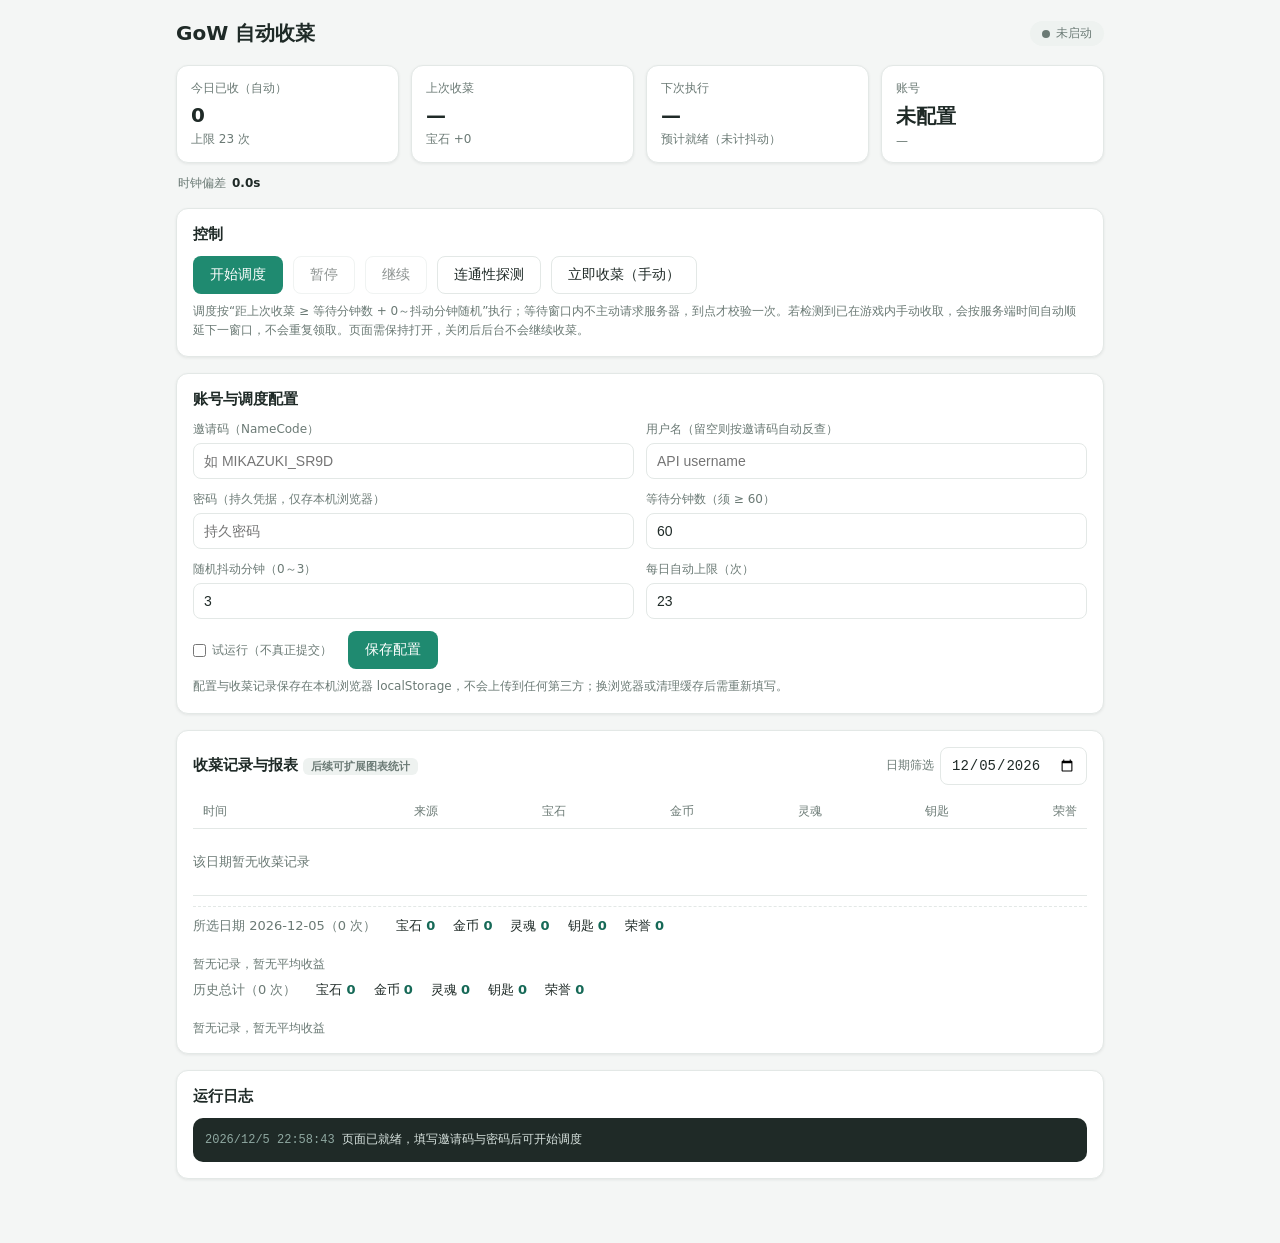
==== gems/index.html @ 6f728ca8 "feat(gems): 报表增加所选日期与历史的平均每次收菜收益及次数统计" ====
<!DOCTYPE html>
<html lang="zh-CN">
<head>
<meta charset="UTF-8">
<meta name="viewport" content="width=device-width, initial-scale=1.0">
<title>GoW 自动收菜</title>
<style>
  :root{
    --bg:#f4f6f5; --card:#ffffff; --line:#e3e8e6; --text:#1f2a27; --muted:#6b7a75;
    --accent:#1f8a70; --accent-d:#166957; --warn:#c8741a; --danger:#c0392b; --ok:#2e9e5b;
    --shadow:0 1px 3px rgba(20,40,35,.08);
  }
  *{box-sizing:border-box;margin:0;padding:0}
  body{font-family:"Segoe UI","Microsoft YaHei",system-ui,sans-serif;background:var(--bg);color:var(--text);font-size:14px}
  .wrap{max-width:960px;margin:0 auto;padding:20px 16px 48px}
  header.top{display:flex;align-items:center;justify-content:space-between;margin-bottom:18px}
  header.top h1{font-size:20px;font-weight:600}
  .badge{display:inline-flex;align-items:center;gap:6px;padding:4px 12px;border-radius:999px;font-size:12px;background:#eef2f0;color:var(--muted)}
  .badge.running{background:#e6f4ec;color:var(--ok)}
  .badge.paused{background:#fdf1e3;color:var(--warn)}
  .badge.stopped{background:#eef2f0;color:var(--muted)}
  .dot{width:8px;height:8px;border-radius:50%;background:currentColor}
  .cards{display:grid;grid-template-columns:repeat(4,1fr);gap:12px;margin-bottom:18px}
  .card{background:var(--card);border:1px solid var(--line);border-radius:12px;padding:14px;box-shadow:var(--shadow)}
  .card .label{color:var(--muted);font-size:12px;margin-bottom:6px}
  .card .value{font-size:20px;font-weight:600}
  .card .sub{color:var(--muted);font-size:12px;margin-top:4px}
  section.panel{background:var(--card);border:1px solid var(--line);border-radius:12px;padding:16px;margin-bottom:16px;box-shadow:var(--shadow)}
  section.panel h2{font-size:15px;margin-bottom:12px}
  .row{display:flex;flex-wrap:wrap;gap:10px;align-items:center}
  .actions{display:flex;flex-wrap:wrap;gap:10px;margin-bottom:6px}
  button{border:1px solid transparent;border-radius:8px;padding:9px 16px;font-size:14px;cursor:pointer;background:#eef2f0;color:var(--text)}
  button.primary{background:var(--accent);color:#fff}
  button.primary:hover{background:var(--accent-d)}
  button.ghost{background:#fff;border-color:var(--line)}
  button.danger{background:#fbeae8;color:var(--danger)}
  button:disabled{opacity:.5;cursor:not-allowed}
  .grid{display:grid;grid-template-columns:repeat(2,1fr);gap:12px}
  label.field{display:flex;flex-direction:column;gap:5px}
  label.field span{font-size:12px;color:var(--muted)}
  input,select{padding:9px 10px;border:1px solid var(--line);border-radius:8px;font-size:14px;background:#fff;color:var(--text);width:100%}
  input:focus,select:focus{outline:none;border-color:var(--accent)}
  .hint{font-size:12px;color:var(--muted);margin-top:8px;line-height:1.6}
  table{width:100%;border-collapse:collapse;font-size:13px}
  th,td{padding:8px 10px;border-bottom:1px solid var(--line);text-align:right}
  th:first-child,td:first-child{text-align:left}
  th{color:var(--muted);font-weight:500;font-size:12px}
  .table-scroll{max-height:360px;overflow-y:auto}
  .totals{margin-top:10px;padding-top:10px;border-top:1px dashed var(--line);display:flex;flex-wrap:wrap;gap:18px;font-size:13px}
  .totals b{color:var(--accent-d)}
  .totals .group-label{color:var(--muted);margin-right:2px}
  .totals .avg{flex-basis:100%;color:var(--muted);font-size:12px;margin-top:3px}
  .totals .avg b{color:var(--text);font-weight:600}
  .totals + .totals{border-top:none;margin-top:4px;padding-top:4px}
  .logbox{background:#1f2a27;color:#d7e2de;border-radius:10px;padding:12px;font-family:Consolas,monospace;font-size:12px;max-height:228px;overflow-y:auto;line-height:1.7}
  .logbox .t{color:#8fa8a1}
  .tag{display:inline-block;padding:1px 8px;border-radius:6px;font-size:11px;background:#eef2f0;color:var(--muted)}
  .tag.auto{background:#e6f4ec;color:var(--ok)}
  .tag.manual{background:#fdf1e3;color:var(--warn)}
  .empty{color:var(--muted);text-align:center;padding:24px 0}
  .identity-info{display:flex;flex-wrap:wrap;gap:8px 18px;margin:-6px 2px 16px;font-size:12px;color:var(--muted)}
  .identity-info b{color:var(--text);font-weight:600}
  .identity-info .item{display:inline-flex;gap:6px;align-items:baseline}
  @media (max-width:760px){.cards{grid-template-columns:repeat(2,1fr)}.grid{grid-template-columns:1fr}}
</style>
</head>
<body>
<div class="wrap">

  <header class="top">
    <h1>GoW 自动收菜</h1>
    <span id="statusBadge" class="badge stopped"><span class="dot"></span><span id="statusText">未启动</span></span>
  </header>

  <div class="cards">
    <div class="card"><div class="label">今日已收（自动）</div><div class="value" id="todayCount">0</div><div class="sub" id="todayCap">上限 23 次</div></div>
    <div class="card"><div class="label">上次收菜</div><div class="value" id="lastRun">—</div><div class="sub" id="lastGems">宝石 +0</div></div>
    <div class="card"><div class="label">下次执行</div><div class="value" id="nextRun">—</div><div class="sub" id="nextRunNote">含随机抖动</div></div>
    <div class="card"><div class="label">账号</div><div class="value" id="accountName">未配置</div><div class="sub" id="accountUser">—</div></div>
  </div>

  <div id="identityInfo" class="identity-info"></div>

  <section class="panel">
    <h2>控制</h2>
    <div class="actions">
      <button id="btnStart" class="primary">开始调度</button>
      <button id="btnPause" class="ghost" disabled>暂停</button>
      <button id="btnResume" class="ghost" disabled>继续</button>
      <button id="btnProbe" class="ghost">连通性探测</button>
      <button id="btnNow" class="ghost">立即收菜（手动）</button>
    </div>
    <div class="hint">调度按“距上次收菜 ≥ 等待分钟数 + 0～抖动分钟随机”执行；等待窗口内不主动请求服务器，到点才校验一次。若检测到已在游戏内手动收取，会按服务端时间自动顺延下一窗口，不会重复领取。页面需保持打开，关闭后后台不会继续收菜。</div>
  </section>

  <section class="panel">
    <h2>账号与调度配置</h2>
    <div class="grid">
      <label class="field"><span>邀请码（NameCode）</span><input id="inviteCode" placeholder="如 MIKAZUKI_SR9D"></label>
      <label class="field"><span>用户名（留空则按邀请码自动反查）</span><input id="username" placeholder="API username"></label>
      <label class="field"><span>密码（持久凭据，仅存本机浏览器）</span><input id="password" type="password" placeholder="持久密码"></label>
      <label class="field"><span>等待分钟数（须 ≥ 60）</span><input id="waitMinutes" type="number" min="60" value="60"></label>
      <label class="field"><span>随机抖动分钟（0～3）</span><input id="jitterMinutes" type="number" min="0" max="3" step="0.5" value="3"></label>
      <label class="field"><span>每日自动上限（次）</span><input id="maxPerDay" type="number" min="1" value="23"></label>
    </div>
    <div class="row" style="margin-top:12px;gap:16px">
      <label class="field" style="flex-direction:row;align-items:center;gap:6px"><input id="dryRun" type="checkbox" style="width:auto"><span>试运行（不真正提交）</span></label>
      <button id="btnSave" class="primary">保存配置</button>
    </div>
    <div class="hint">配置与收菜记录保存在本机浏览器 localStorage，不会上传到任何第三方；换浏览器或清理缓存后需重新填写。</div>
  </section>

  <section class="panel">
    <div class="row" style="justify-content:space-between;margin-bottom:10px">
      <h2 style="margin-bottom:0">收菜记录与报表 <span class="tag">后续可扩展图表统计</span></h2>
      <label class="field" style="flex-direction:row;align-items:center;gap:6px;width:auto"><span>日期筛选</span><input id="filterDate" type="date" style="width:auto"></label>
    </div>
    <div class="table-scroll">
      <table>
        <thead><tr><th>时间</th><th>来源</th><th>宝石</th><th>金币</th><th>灵魂</th><th>钥匙</th><th>荣誉</th></tr></thead>
        <tbody id="ledgerBody"></tbody>
      </table>
    </div>
    <div class="totals" id="totalsDay"></div>
    <div class="totals" id="totalsAll"></div>
  </section>

  <section class="panel">
    <h2>运行日志</h2>
    <div id="logbox" class="logbox"></div>
  </section>

</div>

<script>
"use strict";
/* ===================== 常量与状态 ===================== */
const API = "https://pcmob.parse.gemsofwar.com/call_function";
const CFG_KEY = "gow_harvest_cfg";
const LEDGER_KEY = "gow_harvest_ledger";

const DEFAULTS = {
  inviteCode: "", username: "", password: "",
  waitMinutes: 60, jitterMinutes: 3, maxPerDay: 23, dryRun: false,
  clientVersion: "9.4.0r85161", platform: "PC_CLIENT",
  lc: "zh", paymentCountry: "CN", paymentCurrency: "CNY",
  steamid: ""
};

let cfg = loadJSON(CFG_KEY, DEFAULTS);
let ledger = loadJSON(LEDGER_KEY, []);
let token = null;
let sessionId = randId();
let status = "stopped";           // stopped / running / paused / probing / collecting
let lastRunAt = null;
let lastCollectMs = null;
let lastReward = {};
let nextRunAt = null;
let timer = null;
let busy = false;
let lastRenderedDay = localDate(Date.now());
let filterDate = localDate(Date.now()); // 报表所选日期（本地自然日）
let clockOffset = 0; // 本地毫秒 - 服务器毫秒（本地偏快为正）
let profileLastCollect = null; // 服务端 LastCollectTime（公开资料）
let profileNextReady = null;   // LastCollectTime + 等待分钟
let profileName = "";
let profileLevel = null;

/* ===================== 工具 ===================== */
function loadJSON(key, fallback){
  try{ const v = localStorage.getItem(key); return v ? JSON.parse(v) : JSON.parse(JSON.stringify(fallback)); }
  catch(e){ return JSON.parse(JSON.stringify(fallback)); }
}
function saveJSON(key, val){ localStorage.setItem(key, JSON.stringify(val)); }
function randId(){ return Math.random().toString(36).slice(2,18); }
function nowMs(){ return Date.now(); }
function serverNow(){ return Date.now() - clockOffset; } // 服务器口径当前毫秒
function fmtTime(ms){ if(!ms) return "—"; const d=new Date(ms); return d.toLocaleString("zh-CN",{hour12:false}); }
function localDate(ms){ const d=new Date(ms??Date.now()); const y=d.getFullYear(); const m=String(d.getMonth()+1).padStart(2,"0"); const day=String(d.getDate()).padStart(2,"0"); return `${y}-${m}-${day}`; }
function todayStr(){ return localDate(Date.now()); }
function nextMidnightMs(){ const d=new Date(); d.setHours(24,0,0,30); return d.getTime(); } // 本地次日 00:00:30
function esc(s){ return String(s??"").replace(/[&<>"']/g, c=>({"&":"&amp;","<":"&lt;",">":"&gt;",'"':"&quot;","'":"&#39;"}[c])); }

function log(msg, level="info"){
  const box = document.getElementById("logbox");
  const line = document.createElement("div");
  line.innerHTML = `<span class="t">${fmtTime(nowMs())}</span> ${esc(msg)}`;
  box.appendChild(line);
  while(box.children.length > 300) box.removeChild(box.firstChild);
  box.scrollTop = box.scrollHeight;
}

/* ===================== API 封装 ===================== */
function envelope(fn, extra={}){
  return Object.assign({
    functionName: fn,
    username: cfg.username, password: cfg.password,
    clientCallTime: nowMs(), clientVersion: cfg.clientVersion,
    ServerToken: token, platform: cfg.platform,
    analyticsSessionId: sessionId, lc: cfg.lc,
    paymentCountry: cfg.paymentCountry, paymentCurrency: cfg.paymentCurrency
  }, extra);
}

async function apiCall(body){
  const resp = await fetch(API, {
    method:"POST",
    headers:{"Content-Type":"application/json; charset=utf-8"},
    body: JSON.stringify(body)
  });
  const ans = await resp.json();
  if(ans.error && !ans.result) throw new Error(typeof ans.error==="string"?ans.error:JSON.stringify(ans.error));
  return ans.result ?? ans;
}

async function login(){
  const r = await apiCall(envelope("login_user", {
    facebook:0, fullScreen:1, hint:2, music:1, rated:0,
    savetime:1423527580051, sound:1,
    ConsoleId: cfg.steamid, Platform:2, GetDebugTasks:false, language: cfg.lc
  }));
  token = r.ServerToken;
  if(!token) throw new Error("登录未下发 ServerToken");
  log("登录成功，会话令牌已刷新");
  return r;
}

async function resolveUsername(){
  if(!cfg.inviteCode) throw new Error("请先填写邀请码");
  const u = await apiCall({
    clientVersion:cfg.clientVersion, platform:cfg.platform,
    functionName:"download_user_names", SearchText:cfg.inviteCode, StartAt:0, Limit:500
  });
  const list = u.Usernames || [];
  const item = list.find(x=>x.Name===cfg.inviteCode) || list[0];
  if(!item) throw new Error("邀请码未查到账号");
  const prof = await apiCall({
    clientVersion:cfg.clientVersion, platform:cfg.platform,
    functionName:"get_hero_profile", Id:item.Id
  });
  const pd = prof.ProfileData || {};
  cfg.username = pd.username || "";
  return pd;
}

async function fetchProfile(){
  const u = await apiCall({clientVersion:cfg.clientVersion,platform:cfg.platform,functionName:"download_user_names",SearchText:cfg.inviteCode,StartAt:0,Limit:500});
  const list=u.Usernames||[];
  const item=list.find(x=>x.Name===cfg.inviteCode)||list[0]; if(!item) return null;
  const prof=await apiCall({clientVersion:cfg.clientVersion,platform:cfg.platform,functionName:"get_hero_profile",Id:item.Id});
  const pd=prof.ProfileData||{};
  if(typeof pd.ServerTime==="number") clockOffset = Date.now()-pd.ServerTime;
  return pd;
}

async function serverLastCollect(){
  if(!cfg.inviteCode) return null;
  try{
    const pd=await fetchProfile();
    return pd && typeof pd.LastCollectTime==="number"?pd.LastCollectTime:null;
  }catch(e){ log("就绪状态查询失败: "+e.message, "warn"); return null; }
}

async function refreshIdentity(){
  if(!cfg.inviteCode) return;
  try{
    const pd=await fetchProfile(); if(!pd) return;
    profileLastCollect=typeof pd.LastCollectTime==="number"?pd.LastCollectTime:null;
    profileName=pd.Name||""; profileLevel=pd.Level??null;
    if(!cfg.username && pd.username) cfg.username=pd.username;
    if(profileLastCollect) profileNextReady=profileLastCollect+cfg.waitMinutes*60*1000;
    render();
  }catch(e){ log("资料查询失败: "+e.message,"warn"); }
}

/* ===================== 奖励解析 ===================== */
const TR_FIELDS = ["TributeGoldToCollect","TributeSoulsToCollect","TributeKeysToCollect","TributeGloryToCollect","TributeGemsToCollect"];
const GOLD_FIELDS = ["GoldToCollect","HomeGoldToCollect","OtherGoldToCollect"];
const num = (o,k)=> (typeof o?.[k]==="number"?o[k]:0);
const roundInt = v=>Math.round(v);
const round1 = v=>Math.round(v*10)/10;

function parseRewards(result){
  const tr = Object.fromEntries(TR_FIELDS.map(f=>[f,num(result,f)]));
  const gold = Object.fromEntries(GOLD_FIELDS.map(f=>[f,num(result,f)]));
  const hero = result.NewHeroData || {};
  return {
    tribute: !!result.Tribute,
    tributeRewards: tr, regularGold: gold,
    balances:{ Gold:hero.Gold, Gems:hero.Gems, Souls:hero.Souls },
    lastCollectTime: hero.LastCollectTime, serverTime: hero.ServerTime
  };
}

function todayAutoCount(){
  const t = localDate(Date.now());
  return ledger.filter(r=>localDate(r.ts)===t && r.source==="auto").length;
}

/* ===================== 收菜 ===================== */
async function collectOnce(source="auto"){
  const waitMs = cfg.waitMinutes*60*1000;

  if(source==="auto" && todayAutoCount() >= cfg.maxPerDay){
    log(`今日已达上限 ${cfg.maxPerDay} 次，已排到次日 00:00 后继续`, "warn");
    nextRunAt = nextMidnightMs(); // 跨天计数自动归 0，到次日零点再复核；冷却窗口仍由就绪判断把关
    render();
    return {ok:false,reason:"daily_cap"};
  }

  // 到点后单次向服务端校验上次收菜时间；等待窗口内不做任何轮询请求
  const srvLast = await serverLastCollect();
  if(srvLast!=null){
    if(lastCollectMs && srvLast > lastCollectMs + 1000){
      log("检测到服务端收菜时间已更新（可能已在游戏内手动收取），按服务端时间顺延");
    }
    lastCollectMs = srvLast;
    profileLastCollect = srvLast;
    profileNextReady = srvLast + waitMs;
  }
  const ref = lastCollectMs || lastRunAt;
  if(ref && serverNow()-ref < waitMs){
    const remain = Math.ceil((waitMs-(serverNow()-ref))/1000);
    log(`距上次收菜不足 ${cfg.waitMinutes} 分钟（约剩 ${remain} 秒），跳过并顺延下一轮`);
    scheduleNext();
    render();
    return {ok:false,reason:"not_ready"};
  }

  setStatus("collecting");
  try{
    if(!cfg.username && cfg.inviteCode){
      try{ const pd=await resolveUsername(); cfg.username=pd.username||""; saveJSON(CFG_KEY,cfg); }catch(e){}
    }
    if(!token) await login();

    if(cfg.dryRun){
      log("[dry-run] 试运行：未真正提交 collect_gold");
      return {ok:true,dryRun:true};
    }

    const result = await apiCall(envelope("collect_gold"));
    const rewards = parseRewards(result);
    if(rewards.lastCollectTime){ lastCollectMs = rewards.lastCollectTime; profileLastCollect = rewards.lastCollectTime; profileNextReady = rewards.lastCollectTime + cfg.waitMinutes*60*1000; }
    lastRunAt = nowMs();
    lastReward = rewards;

    const entry = {
      ts:lastRunAt, date:localDate(lastRunAt), source,
      classification:null, ...rewards
    };
    ledger.push(entry);
    saveJSON(LEDGER_KEY, ledger);

    const tr=rewards.tributeRewards;
    if(rewards.tribute && Object.values(tr).some(v=>v>0)){
      log(`收菜成功｜贡品 gold=${tr.TributeGoldToCollect} souls=${tr.TributeSoulsToCollect} keys=${tr.TributeKeysToCollect} glory=${tr.TributeGloryToCollect} gems=${tr.TributeGemsToCollect}`);
    }else{
      log("本轮无可领取贡品（未就绪或奖励为 0）");
    }
    scheduleNext();
    render();
    return {ok:true, rewards};
  }catch(e){
    log("本轮收菜异常: "+e.message, "error");
    token = null;
    return {ok:false, error:e.message};
  }finally{
    if(status==="collecting") setStatus(timer?"running":"stopped");
  }
}

/* ===================== 调度 ===================== */
function scheduleNext(){
  const waitMs = cfg.waitMinutes*60*1000;
  const jitterMs = Math.random()*cfg.jitterMinutes*60*1000;
  const base = lastCollectMs || lastRunAt;
  const delay = base ? (base+waitMs-serverNow()+jitterMs) : (waitMs+jitterMs);
  nextRunAt = nowMs() + Math.max(delay, 5000);
}

function tick(){
  if(status!=="running" || busy) return;
  // 跨自然日时先刷新计数卡片（不请求服务器），计数随日期自动归 0
  const today = localDate(nowMs());
  if(today!==lastRenderedDay){ lastRenderedDay=today; render(); }
  if(nextRunAt==null || nowMs()>=nextRunAt){
    busy = true;
    collectOnce("auto").finally(()=>{ busy=false; if(nextRunAt==null) scheduleNext(); });
  }
}

function start(){
  if(status==="running") return;
  if(!cfg.username && !cfg.inviteCode){ log("请先在配置页填写邀请码或用户名", "warn"); return; }
  setStatus("running");
  nextRunAt = null; // 启动先跑一轮
  if(timer) clearInterval(timer);
  timer = setInterval(tick, 5000);
  log("调度已启动");
}
function pause(){ if(status==="running"){ setStatus("paused"); log("调度已暂停"); } }
function resume(){ if(status==="paused"){ setStatus("running"); log("调度已继续"); } }
function stopAll(){ if(timer){clearInterval(timer);timer=null;} setStatus("stopped"); }

function setStatus(s){
  status = s;
  const badge=document.getElementById("statusBadge"), txt=document.getElementById("statusText");
  const map={running:["running","运行中"],paused:["paused","已暂停"],stopped:["stopped","未启动"],probing:["running","探测中"],collecting:["running","收菜中"]};
  const [cls,label]=map[s]||map.stopped;
  badge.className="badge "+cls; txt.textContent=label;
  document.getElementById("btnPause").disabled = s!=="running";
  document.getElementById("btnResume").disabled = s!=="paused";
}

/* ===================== 配置读写 ===================== */
function readForm(){
  return {
    inviteCode:document.getElementById("inviteCode").value.trim(),
    username:document.getElementById("username").value.trim(),
    password:document.getElementById("password").value,
    waitMinutes:Number(document.getElementById("waitMinutes").value)||60,
    jitterMinutes:Number(document.getElementById("jitterMinutes").value)||0,
    maxPerDay:Number(document.getElementById("maxPerDay").value)||23,
    dryRun:document.getElementById("dryRun").checked
  };
}
function fillForm(){
  document.getElementById("inviteCode").value=cfg.inviteCode||"";
  document.getElementById("username").value=cfg.username||"";
  document.getElementById("password").value=cfg.password||"";
  document.getElementById("waitMinutes").value=cfg.waitMinutes;
  document.getElementById("jitterMinutes").value=cfg.jitterMinutes;
  document.getElementById("maxPerDay").value=cfg.maxPerDay;
  document.getElementById("dryRun").checked=!!cfg.dryRun;
}

async function saveConfig(){
  const f=readForm();
  f.waitMinutes=Math.max(60, Number(f.waitMinutes)||60);
  f.jitterMinutes=Math.min(3, Math.max(0, Number(f.jitterMinutes)||0));
  f.maxPerDay=Math.max(1, Number(f.maxPerDay)||23);
  Object.assign(cfg,f);
  if(!cfg.username && cfg.inviteCode){
    try{ const pd=await resolveUsername(); cfg.username=pd.username||""; document.getElementById("username").value=cfg.username; log("已按邀请码反查用户名"); }
    catch(e){ log("反查用户名失败: "+e.message,"warn"); }
  }
  saveJSON(CFG_KEY,cfg);
  // 按新等待分钟数刷新预计可收时间；调度进行中则用新参数实时重排下一轮
  if(profileLastCollect) profileNextReady=profileLastCollect+cfg.waitMinutes*60*1000;
  if(timer) scheduleNext();
  log("配置已保存，调度参数已实时生效");
  render();
  refreshIdentity();
}

/* ===================== 渲染 ===================== */
function render(){
  document.getElementById("todayCount").textContent = todayAutoCount();
  document.getElementById("todayCap").textContent = `上限 ${cfg.maxPerDay} 次`;
  const lastRef = profileLastCollect || lastRunAt;
  document.getElementById("lastRun").textContent = fmtTime(lastRef);
  const gems = lastReward.tributeRewards?.TributeGemsToCollect ?? 0;
  document.getElementById("lastGems").textContent = `宝石 +${gems}`;
  document.getElementById("nextRun").textContent = fmtTime(nextRunAt || profileNextReady);
  document.getElementById("nextRunNote").textContent = nextRunAt ? "含随机抖动" : "预计就绪（未计抖动）";
  document.getElementById("accountName").textContent = profileName || cfg.inviteCode || "未配置";
  document.getElementById("accountUser").textContent = cfg.username || "—";

  // 身份/就绪信息条
  const offSec=(clockOffset/1000).toFixed(1);
  const info=[];
  if(profileName) info.push(`<span class="item">角色 <b>${esc(profileName)}</b></span>`);
  if(profileLevel!=null) info.push(`<span class="item">等级 <b>${profileLevel}</b></span>`);
  if(profileLastCollect) info.push(`<span class="item">上次收菜 <b>${fmtTime(profileLastCollect)}</b></span>`);
  if(profileNextReady) info.push(`<span class="item">预计可收 <b>${fmtTime(profileNextReady)}</b></span>`);
  info.push(`<span class="item">时钟偏差 <b>${offSec}s</b></span>`);
  document.getElementById("identityInfo").innerHTML = info.join("");

  // 记录表（按所选日期筛选）
  document.getElementById("filterDate").value = filterDate;
  const dayRows = ledger.filter(r=>localDate(r.ts)===filterDate);
  const body=document.getElementById("ledgerBody");
  if(!dayRows.length){ body.innerHTML=`<tr><td colspan="7" class="empty">该日期暂无收菜记录</td></tr>`; }
  else{
    body.innerHTML = dayRows.slice().reverse().map(r=>{
      const tr=r.tributeRewards||{}, g=r.regularGold||{};
      const gold=(tr.TributeGoldToCollect??0)+(g.GoldToCollect??0);
      const srcTag=r.source==="auto"?`<span class="tag auto">自动</span>`:`<span class="tag manual">手动</span>`;
      return `<tr><td>${fmtTime(r.ts)}</td><td>${srcTag}</td><td>${tr.TributeGemsToCollect??0}</td><td>${gold}</td><td>${tr.TributeSoulsToCollect??0}</td><td>${tr.TributeKeysToCollect??0}</td><td>${tr.TributeGloryToCollect??0}</td></tr>`;
    }).join("");
  }

  // 累计统计：所选日期 + 历史总计；各含合计、次数与平均每次收益；贡品金币与常规金币合并为金币
  const totalsHtml=(rows,label)=>{
    const n=rows.length;
    const sum=f=>rows.reduce((s,r)=>s+((r.tributeRewards||{})[f]||0),0);
    const sums={
      gems:sum("TributeGemsToCollect"),
      gold:rows.reduce((s,r)=>s+((r.tributeRewards||{}).TributeGoldToCollect||0)+((r.regularGold||{}).GoldToCollect||0),0),
      souls:sum("TributeSoulsToCollect"),
      keys:sum("TributeKeysToCollect"),
      glory:sum("TributeGloryToCollect")
    };
    const avg=k=> n? sums[k]/n : 0;
    const avgLine = n
      ? `<span class="avg">平均每次：宝石 <b>${round1(avg("gems"))}</b> · 金币 <b>${roundInt(avg("gold"))}</b> · 灵魂 <b>${roundInt(avg("souls"))}</b> · 钥匙 <b>${roundInt(avg("keys"))}</b> · 荣誉 <b>${roundInt(avg("glory"))}</b></span>`
      : `<span class="avg">暂无记录，暂无平均收益</span>`;
    return `<span class="group-label">${label}（${n} 次）</span>`+
      `<span>宝石 <b>${sums.gems}</b></span>`+
      `<span>金币 <b>${sums.gold}</b></span>`+
      `<span>灵魂 <b>${sums.souls}</b></span>`+
      `<span>钥匙 <b>${sums.keys}</b></span>`+
      `<span>荣誉 <b>${sums.glory}</b></span>`+
      avgLine;
  };
  document.getElementById("totalsDay").innerHTML = totalsHtml(dayRows, `所选日期 ${filterDate||"—"}`);
  document.getElementById("totalsAll").innerHTML = totalsHtml(ledger, "历史总计");
}

/* ===================== 事件绑定 ===================== */
document.getElementById("btnStart").onclick=start;
document.getElementById("btnPause").onclick=pause;
document.getElementById("btnResume").onclick=resume;
document.getElementById("btnSave").onclick=saveConfig;
document.getElementById("btnNow").onclick=()=>collectOnce("manual-trigger");
document.getElementById("filterDate").onchange=e=>{ filterDate=e.target.value||localDate(Date.now()); render(); };
document.getElementById("btnProbe").onclick=async()=>{
  setStatus("probing");
  try{
    await refreshIdentity();
    await login();
    saveJSON(CFG_KEY,cfg);
    const offSec=(clockOffset/1000).toFixed(1);
    log(`探测成功｜角色 ${profileName||cfg.username}（${cfg.inviteCode}）等级 ${profileLevel??"—"}｜本机时钟偏差 ${offSec} 秒`);
  }catch(e){ log("探测失败: "+e.message,"error"); }
  finally{ setStatus(timer?"running":"stopped"); render(); }
};

fillForm();
render();
if(cfg.inviteCode) refreshIdentity();
log("页面已就绪，填写邀请码与密码后可开始调度");
</script>
</body>
</html>
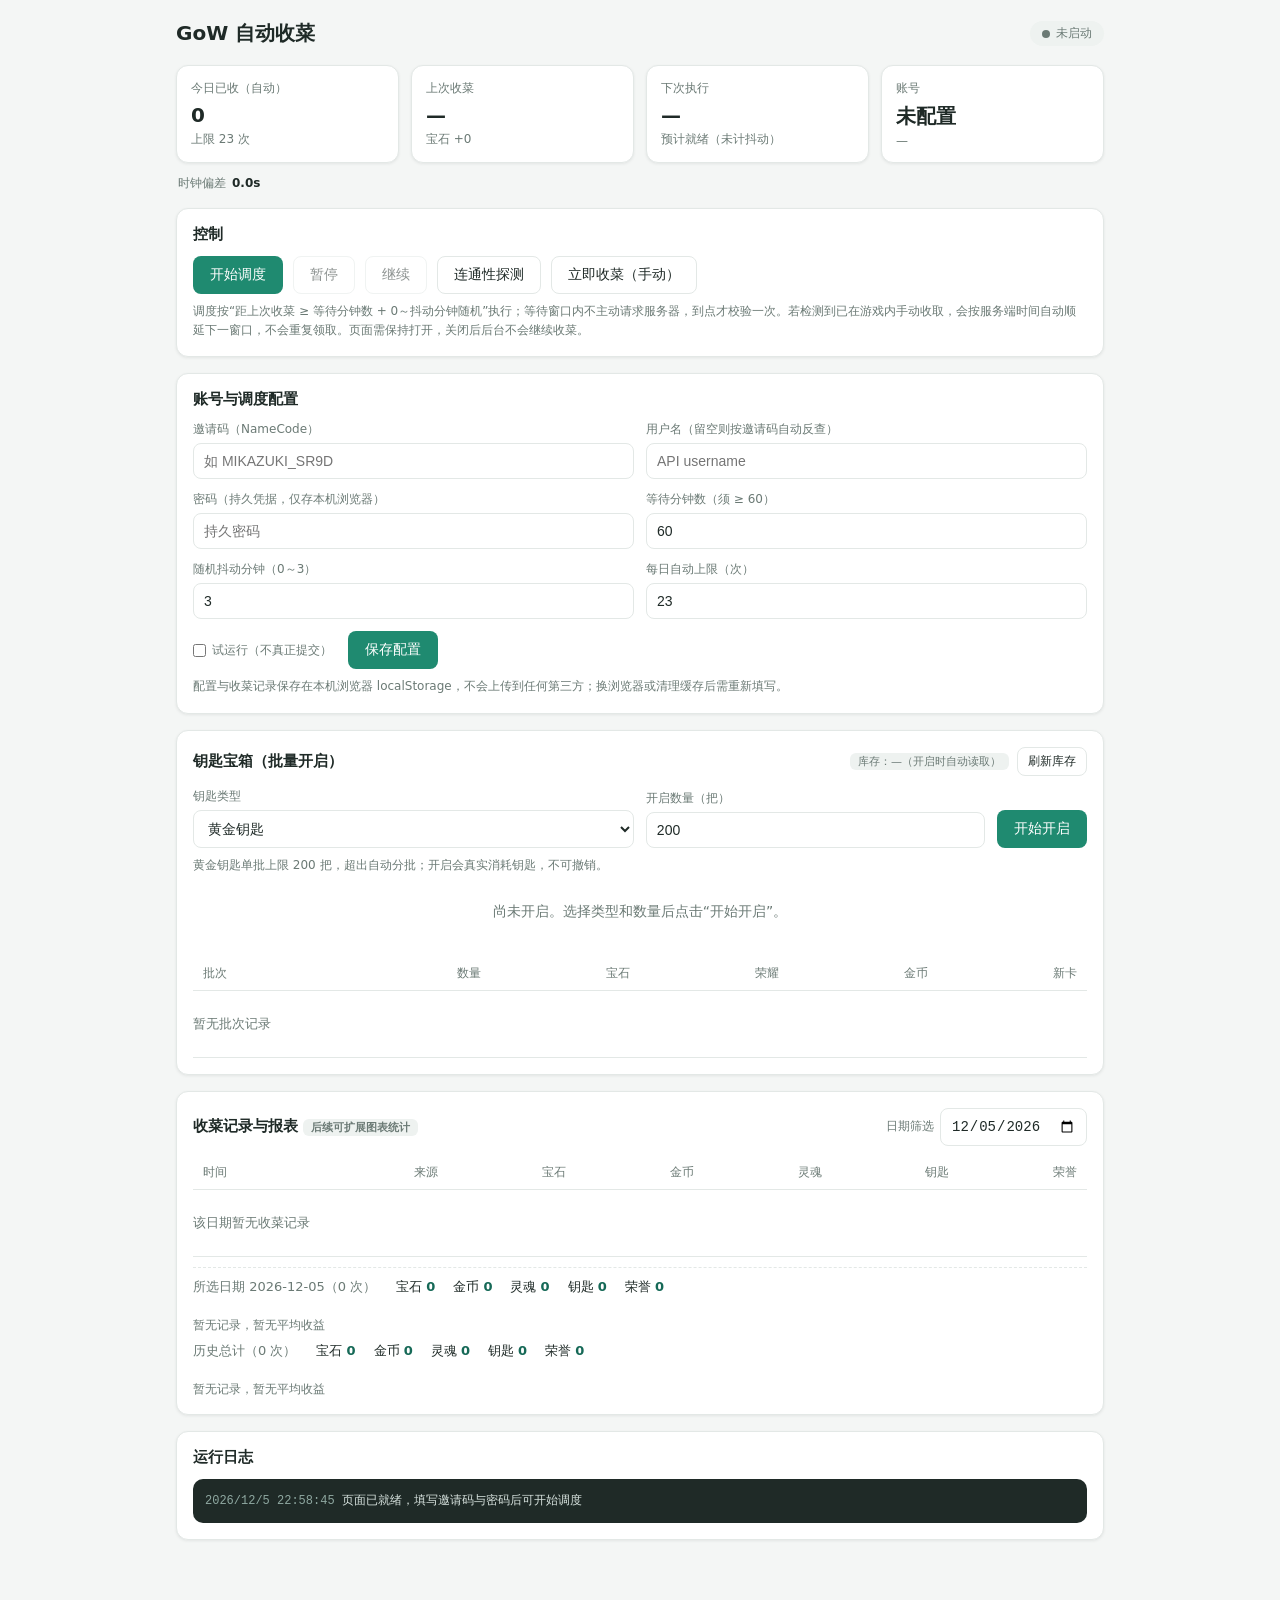
==== commit 0a1efa0d: "feat(gems): 新增钥匙宝箱批量开启，汇总宝石/荣耀/金币与新卡牌" ====
--- a/gems/index.html
+++ b/gems/index.html
@@ -61,7 +61,14 @@
   .identity-info{display:flex;flex-wrap:wrap;gap:8px 18px;margin:-6px 2px 16px;font-size:12px;color:var(--muted)}
   .identity-info b{color:var(--text);font-weight:600}
   .identity-info .item{display:inline-flex;gap:6px;align-items:baseline}
-  @media (max-width:760px){.cards{grid-template-columns:repeat(2,1fr)}.grid{grid-template-columns:1fr}}
+  .key-form{display:grid;grid-template-columns:1.3fr 1fr auto;gap:12px;align-items:end}
+  .key-stats{display:grid;grid-template-columns:repeat(5,1fr);gap:10px;margin-top:14px}
+  .key-stats>div{background:#f7faf9;border:1px solid var(--line);border-radius:10px;padding:10px 12px}
+  .key-stats .k{color:var(--muted);font-size:12px}
+  .key-stats .v{font-size:16px;font-weight:600;margin-top:4px}
+  .chips{margin-top:6px}
+  .chip{display:inline-block;padding:4px 10px;border-radius:8px;background:#e6f4ec;color:var(--accent-d);font-size:12px;margin:4px 6px 0 0}
+  @media (max-width:760px){.cards{grid-template-columns:repeat(2,1fr)}.grid{grid-template-columns:1fr}.key-form{grid-template-columns:1fr}.key-stats{grid-template-columns:repeat(2,1fr)}}
 </style>
 </head>
 <body>
@@ -108,6 +115,31 @@
       <button id="btnSave" class="primary">保存配置</button>
     </div>
     <div class="hint">配置与收菜记录保存在本机浏览器 localStorage，不会上传到任何第三方；换浏览器或清理缓存后需重新填写。</div>
+  </section>
+
+  <section class="panel">
+    <div class="row" style="justify-content:space-between;margin-bottom:12px">
+      <h2 style="margin-bottom:0">钥匙宝箱（批量开启）</h2>
+      <div class="row" style="gap:8px">
+        <span class="tag" id="keyStock">库存：—</span>
+        <button id="btnRefreshKeys" class="ghost" style="padding:5px 10px;font-size:12px">刷新库存</button>
+      </div>
+    </div>
+    <div class="key-form">
+      <label class="field"><span>钥匙类型</span><select id="keyType"></select></label>
+      <label class="field"><span>开启数量（把）</span><input id="keyAmount" type="number" min="1" step="1" value="200"></label>
+      <button id="btnOpenKeys" class="primary">开始开启</button>
+    </div>
+    <div class="hint" id="keyHint"></div>
+    <div class="hint" id="keyProgress" style="margin-top:4px"></div>
+    <div id="keySummary"></div>
+    <div class="table-scroll" style="max-height:260px;margin-top:12px">
+      <table>
+        <thead><tr><th>批次</th><th>数量</th><th>宝石</th><th>荣耀</th><th>金币</th><th>新卡</th></tr></thead>
+        <tbody id="keyBatchBody"></tbody>
+      </table>
+    </div>
+    <div id="keyNewCards"></div>
   </section>
 
   <section class="panel">
@@ -166,6 +198,28 @@
 let profileName = "";
 let profileLevel = null;
 
+/* ===================== 钥匙宝箱状态 ===================== */
+const KEYRUN_KEY = "gow_key_lastrun";
+const KEYBAL_KEY = "gow_key_balance";
+const KEYIDX_KEY = "gow_key_idxmap";
+/* Type 取值：0 黄金 / 1 荣耀 / 2 钻石 / 3 活动 / 4 VIP / 5 公会印记 / 6 闪耀。
+   普通钥匙单批上限 200，公会印记单批 50；公会印记按 20 枚印记/把消耗。 */
+const KEY_SPECS = [
+  {id:0, name:"黄金钥匙", max:200},
+  {id:1, name:"荣耀钥匙", max:200},
+  {id:2, name:"钻石钥匙", max:200},
+  {id:3, name:"活动钥匙", max:200},
+  {id:4, name:"VIP 钥匙", max:200},
+  {id:5, name:"公会印记钥匙", max:50, sealsPerKey:20},
+  {id:6, name:"闪耀钥匙", max:200}
+];
+const KEY_IDX_SEED = {0:0, 1:1, 2:2};  // 已在抓包中实测：KeyTypes[0/1/2] 分别对应黄金/荣耀/钻石
+let keyIdxMap = loadJSON(KEYIDX_KEY, KEY_IDX_SEED);
+let keyBalance = loadJSON(KEYBAL_KEY, null);
+let keyRun = loadJSON(KEYRUN_KEY, null);
+let keyBusy = false;
+let lastUser = null;
+
 /* ===================== 工具 ===================== */
 function loadJSON(key, fallback){
   try{ const v = localStorage.getItem(key); return v ? JSON.parse(v) : JSON.parse(JSON.stringify(fallback)); }
@@ -221,6 +275,7 @@
   }));
   token = r.ServerToken;
   if(!token) throw new Error("登录未下发 ServerToken");
+  lastUser = r.pUser || null;
   log("登录成功，会话令牌已刷新");
   return r;
 }
@@ -518,6 +573,201 @@
   document.getElementById("totalsAll").innerHTML = totalsHtml(ledger, "历史总计");
 }
 
+/* ===================== 钥匙宝箱：开启与汇总 ===================== */
+function fmtInt(v){ return (typeof v==="number" && isFinite(v)) ? v.toLocaleString("zh-CN") : "—"; }
+
+function keySpec(){
+  const v = Number(document.getElementById("keyType").value);
+  return KEY_SPECS.find(k=>k.id===v) || KEY_SPECS[0];
+}
+
+function stockText(spec){
+  if(!keyBalance) return "库存：—（开启时自动读取）";
+  if(spec.id===5){
+    return (typeof keyBalance.Seals==="number") ? `库存：${fmtInt(keyBalance.Seals)} 枚印记（20 枚/把）` : "库存：—";
+  }
+  const idx = keyIdxMap[spec.id];
+  if(idx==null || !Array.isArray(keyBalance.KeyTypes) || typeof keyBalance.KeyTypes[idx]!=="number") return "库存：—（首次开启后校准）";
+  return `库存：${fmtInt(keyBalance.KeyTypes[idx])} 把`;
+}
+
+function absorbBalance(hero){
+  if(!hero) return;
+  if(Array.isArray(hero.KeyTypes)){
+    keyBalance = {KeyTypes:hero.KeyTypes.slice(), Seals:hero.Seals, Gems:hero.Gems, Gold:hero.Gold, Glory:hero.Glory};
+    saveJSON(KEYBAL_KEY, keyBalance);
+  }
+}
+
+/* 用每批前后的 KeyTypes 差值反推该类型在数组中的下标（仅普通钥匙） */
+function calibrateKeyIndex(specId, before, after, spent){
+  if(specId===5 || !Array.isArray(before) || !Array.isArray(after) || !(spent>0)) return;
+  const mapped = keyIdxMap[specId];
+  if(mapped!=null && before[mapped]-after[mapped]===spent) return;
+  for(let i=0;i<Math.min(before.length, after.length);i++){
+    if(before[i]-after[i]===spent){ keyIdxMap[specId]=i; saveJSON(KEYIDX_KEY, keyIdxMap); return; }
+  }
+}
+
+async function callOpenKey(typeId, amount){
+  const extra = {Type:typeId, Amount:amount, FactionId:-1, TutorialId:0, SpendCurrency:(typeId===5), EpicBurningTroops:null};
+  try{ return await apiCall(envelope("open_key", extra)); }
+  catch(e){
+    log("开钥匙调用失败，重新登录后重试: "+e.message, "warn");
+    token = null; await login();
+    return await apiCall(envelope("open_key", extra));
+  }
+}
+
+function parseKeyBatch(res){
+  const arr = res.SimpleRewardArray || [];
+  const sums = {gem:0, glory:0, gold:0, soul:0, rune:0, ingot:0, troop:0};
+  const news = [];
+  for(const e of arr){
+    if(Object.prototype.hasOwnProperty.call(sums, e.Type)) sums[e.Type] += (typeof e.Amount==="number"?e.Amount:0);
+    if(e.Type==="troop" && e.New===true) news.push({id:e.Data, n:(typeof e.Amount==="number"?e.Amount:1)});
+  }
+  const ev = res.EventData || {};
+  return {sums, news, keysSpent:num(ev,"KeysSpent"), sealsSpent:num(ev,"SealsSpent"), hero:res.NewHeroData||{}};
+}
+
+async function openKeys(){
+  if(keyBusy) return;
+  const spec = keySpec();
+  const input = document.getElementById("keyAmount");
+  let total = Math.floor(Number(input.value));
+  if(!(total>0)){ log("请输入大于 0 的开启数量", "warn"); return; }
+  const MAX_TOTAL = 10000;
+  if(total>MAX_TOTAL){ total=MAX_TOTAL; input.value=total; log(`单次最多开启 ${MAX_TOTAL} 把，已自动调整`, "warn"); }
+
+  const batches = Math.ceil(total/spec.max);
+  const costLine = spec.id===5
+    ? `预计消耗公会印记 ${fmtInt(total*spec.sealsPerKey)} 枚（${spec.sealsPerKey} 枚/把）`
+    : `将消耗 ${fmtInt(total)} 把${spec.name}`;
+  if(!confirm(`确认开启 ${fmtInt(total)} 把「${spec.name}」？\n分 ${batches} 批提交（单批上限 ${spec.max}）。\n${costLine}。\n\n开启会真实消耗游戏内资源，不可撤销。`)) return;
+
+  keyBusy = true;
+  const btn = document.getElementById("btnOpenKeys");
+  btn.disabled = true; btn.textContent = "开启中…";
+  document.getElementById("keyProgress").textContent = "";
+  try{
+    if(!token) await login();
+    else { try{ await login(); }catch(e){ log("刷新令牌失败，沿用现有令牌: "+e.message, "warn"); } }
+    absorbBalance(lastUser);
+
+    // 库存预校验，避免打空批次
+    if(spec.id===5 && keyBalance && typeof keyBalance.Seals==="number" && keyBalance.Seals < total*spec.sealsPerKey){
+      const need = total*spec.sealsPerKey;
+      log(`公会印记不足：需要 ${need} 枚，当前 ${keyBalance.Seals} 枚`, "error");
+      alert(`公会印记不足：需要 ${need} 枚，当前只有 ${keyBalance.Seals} 枚。`);
+      return;
+    }
+    const idx = keyIdxMap[spec.id];
+    if(spec.id!==5 && keyBalance && idx!=null && Array.isArray(keyBalance.KeyTypes) && typeof keyBalance.KeyTypes[idx]==="number" && keyBalance.KeyTypes[idx] < total){
+      const have = keyBalance.KeyTypes[idx];
+      log(`${spec.name}不足：需要 ${total} 把，当前 ${have} 把`, "error");
+      alert(`${spec.name}不足：需要 ${total} 把，当前只有 ${have} 把。`);
+      return;
+    }
+
+    const agg = {gem:0, glory:0, gold:0, soul:0, rune:0, ingot:0, troop:0};
+    const newMap = {};
+    const rows = [];
+    let done = 0, opened = 0, keysUsed = 0, sealsUsed = 0, aborted = "";
+
+    for(let b=1;b<=batches;b++){
+      const amount = Math.min(spec.max, total-done);
+      document.getElementById("keyProgress").textContent = `正在开启第 ${b}/${batches} 批（${amount} 把）…`;
+      const before = keyBalance && Array.isArray(keyBalance.KeyTypes) ? keyBalance.KeyTypes.slice() : null;
+
+      const res = await callOpenKey(spec.id, amount);
+      const pr = parseKeyBatch(res);
+      for(const k in agg) agg[k] += pr.sums[k];
+      pr.news.forEach(n=>{ newMap[n.id] = (newMap[n.id]||0) + n.n; });
+
+      const spent = spec.id===5 ? pr.sealsSpent : pr.keysSpent;
+      const expected = spec.id===5 ? amount*spec.sealsPerKey : amount;
+      const openedThis = spec.id===5 ? Math.round(pr.sealsSpent/spec.sealsPerKey) : pr.keysSpent;
+      keysUsed += pr.keysSpent; sealsUsed += pr.sealsSpent;
+      done += amount; opened += openedThis;
+      rows.push({b, amount, opened:openedThis, sums:pr.sums, newCount:pr.news.length});
+
+      if(Array.isArray(pr.hero.KeyTypes)){
+        const after = pr.hero.KeyTypes.slice();
+        absorbBalance(pr.hero);
+        if(before) calibrateKeyIndex(spec.id, before, after, spent);
+      }
+
+      log(`开钥匙｜第 ${b}/${batches} 批 ${amount} 把｜宝石 +${pr.sums.gem} 荣耀 +${pr.sums.glory} 金币 +${pr.sums.gold}${pr.news.length?` 新卡 ${pr.news.length}`:""}`);
+
+      if(spent < expected){
+        aborted = `资源不足，服务器实际只开启了 ${openedThis} 把，已提前结束`;
+        log(aborted, "warn");
+        break;
+      }
+      if(b<batches) await new Promise(r=>setTimeout(r, 400));
+    }
+
+    keyRun = {
+      ts:nowMs(), date:localDate(nowMs()),
+      typeId:spec.id, typeName:spec.name,
+      requested:total, opened,
+      batches:rows, sums:agg,
+      newTroops:Object.entries(newMap).map(([id,n])=>({id:Number(id), n})),
+      keysUsed, sealsUsed, aborted
+    };
+    saveJSON(KEYRUN_KEY, keyRun);
+    log(`开钥匙完成｜共 ${opened} 把｜宝石 +${agg.gem} 荣耀 +${agg.glory} 金币 +${agg.gold}｜新卡 ${keyRun.newTroops.length} 张`);
+  }catch(e){
+    log("开钥匙异常: "+e.message, "error");
+  }finally{
+    keyBusy = false;
+    btn.disabled = false; btn.textContent = "开始开启";
+    document.getElementById("keyProgress").textContent = "";
+    renderKeyPanel();
+  }
+}
+
+function renderKeyPanel(){
+  const spec = keySpec();
+  document.getElementById("keyStock").textContent = stockText(spec);
+  document.getElementById("keyHint").textContent = spec.id===5
+    ? "公会印记钥匙按 20 枚印记/把消耗，单批上限 50；超出自动分批。开启会真实消耗印记，不可撤销。"
+    : `${spec.name}单批上限 ${spec.max} 把，超出自动分批；开启会真实消耗钥匙，不可撤销。`;
+
+  const sum = document.getElementById("keySummary");
+  const body = document.getElementById("keyBatchBody");
+  const news = document.getElementById("keyNewCards");
+
+  if(!keyRun){
+    sum.innerHTML = `<div class="empty">尚未开启。选择类型和数量后点击“开始开启”。</div>`;
+    body.innerHTML = `<tr><td colspan="6" class="empty">暂无批次记录</td></tr>`;
+    news.innerHTML = "";
+    return;
+  }
+
+  const s = keyRun.sums || {};
+  sum.innerHTML = `
+    <div class="key-stats">
+      <div><div class="k">已开启</div><div class="v">${fmtInt(keyRun.opened)} 把</div></div>
+      <div><div class="k">宝石</div><div class="v">+${fmtInt(s.gem||0)}</div></div>
+      <div><div class="k">荣耀</div><div class="v">+${fmtInt(s.glory||0)}</div></div>
+      <div><div class="k">金币</div><div class="v">+${fmtInt(s.gold||0)}</div></div>
+      <div><div class="k">新卡</div><div class="v">${(keyRun.newTroops||[]).length} 张</div></div>
+    </div>
+    <div class="hint">${esc(keyRun.typeName)}｜${fmtTime(keyRun.ts)}｜其他：灵魂 +${fmtInt(s.soul||0)} · 符文 ${fmtInt(s.rune||0)} · 铸锭 ${fmtInt(s.ingot||0)} · 部队 ${fmtInt(s.troop||0)}${keyRun.aborted?`｜${esc(keyRun.aborted)}`:""}</div>`;
+
+  body.innerHTML = (keyRun.batches||[]).map(r=>{
+    const rs = r.sums || {};
+    return `<tr><td>第 ${r.b} 批</td><td>${r.amount}</td><td>${rs.gem||0}</td><td>${rs.glory||0}</td><td>${rs.gold||0}</td><td>${r.newCount||0}</td></tr>`;
+  }).join("") || `<tr><td colspan="6" class="empty">暂无批次记录</td></tr>`;
+
+  const list = keyRun.newTroops || [];
+  news.innerHTML = list.length
+    ? `<div class="hint" style="margin-top:10px">新获得卡牌（Type=troop 且 New=true）</div><div class="chips">${list.map(n=>`<span class="chip">部队 #${n.id} ×${n.n}</span>`).join("")}</div>`
+    : `<div class="hint" style="margin-top:10px">本次未获得新卡牌</div>`;
+}
+
 /* ===================== 事件绑定 ===================== */
 document.getElementById("btnStart").onclick=start;
 document.getElementById("btnPause").onclick=pause;
@@ -537,6 +787,20 @@
   finally{ setStatus(timer?"running":"stopped"); render(); }
 };
 
+(function initKeyPanel(){
+  const sel = document.getElementById("keyType");
+  KEY_SPECS.forEach(k=>{ const o=document.createElement("option"); o.value=String(k.id); o.textContent=k.name; sel.appendChild(o); });
+  sel.value = "0";
+  document.getElementById("keyAmount").value = KEY_SPECS[0].max;
+  sel.onchange = ()=>{ document.getElementById("keyAmount").value = keySpec().max; renderKeyPanel(); };
+  document.getElementById("btnOpenKeys").onclick = openKeys;
+  document.getElementById("btnRefreshKeys").onclick = async()=>{
+    try{ await login(); absorbBalance(lastUser); renderKeyPanel(); log("钥匙库存已刷新"); }
+    catch(e){ log("刷新库存失败: "+e.message, "error"); }
+  };
+  renderKeyPanel();
+})();
+
 fillForm();
 render();
 if(cfg.inviteCode) refreshIdentity();
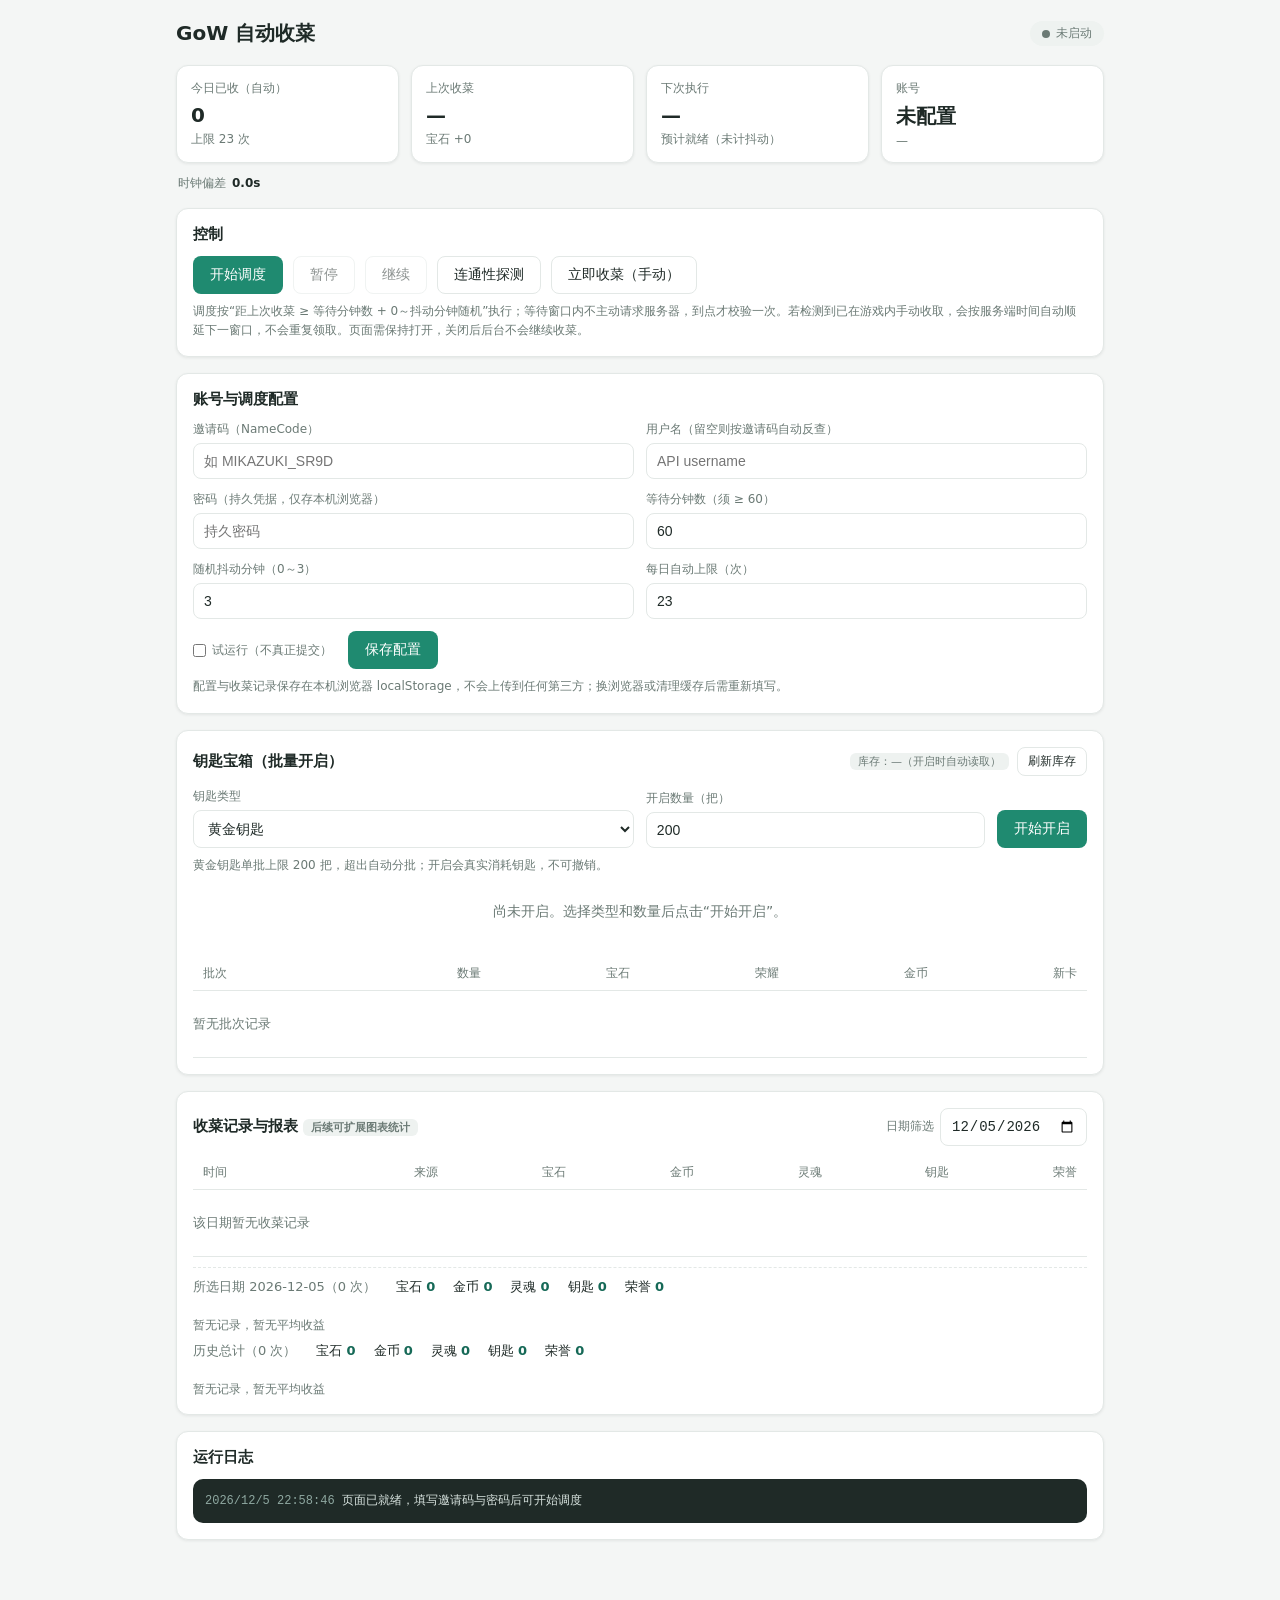
==== commit eff696e3: "feat(gems): 新卡牌显示中文名，接入 Taran 数据镜像的部队名称字典" ====
--- a/gems/index.html
+++ b/gems/index.html
@@ -219,6 +219,8 @@
 let keyRun = loadJSON(KEYRUN_KEY, null);
 let keyBusy = false;
 let lastUser = null;
+let troopNames = null;        // troop id -> 名称（来自 Taran 数据镜像）
+let troopNamesLoading = null;
 
 /* ===================== 工具 ===================== */
 function loadJSON(key, fallback){
@@ -599,6 +601,22 @@
   }
 }
 
+/* 卡牌 id → 名称：数据来自 Taran 数据镜像（Garyatrics 托管的 Troops_Chinese.json） */
+async function ensureTroopNames(){
+  if(troopNames) return troopNames;
+  if(troopNamesLoading) return troopNamesLoading;
+  troopNamesLoading = fetch("./troop_names.json", {cache:"no-cache"})
+    .then(r=> r.ok ? r.json() : {})
+    .then(m=>{ troopNames = m && typeof m==="object" ? m : {}; return troopNames; })
+    .catch(()=>{ troopNames = {}; return troopNames; });
+  return troopNamesLoading;
+}
+
+function troopLabel(id){
+  const name = troopNames && troopNames[String(id)];
+  return name ? `${esc(name)} · #${id}` : `#${id}`;
+}
+
 /* 用每批前后的 KeyTypes 差值反推该类型在数组中的下标（仅普通钥匙） */
 function calibrateKeyIndex(specId, before, after, spent){
   if(specId===5 || !Array.isArray(before) || !Array.isArray(after) || !(spent>0)) return;
@@ -708,6 +726,7 @@
       if(b<batches) await new Promise(r=>setTimeout(r, 400));
     }
 
+    await ensureTroopNames();
     keyRun = {
       ts:nowMs(), date:localDate(nowMs()),
       typeId:spec.id, typeName:spec.name,
@@ -764,7 +783,7 @@
 
   const list = keyRun.newTroops || [];
   news.innerHTML = list.length
-    ? `<div class="hint" style="margin-top:10px">新获得卡牌（Type=troop 且 New=true）</div><div class="chips">${list.map(n=>`<span class="chip">部队 #${n.id} ×${n.n}</span>`).join("")}</div>`
+    ? `<div class="hint" style="margin-top:10px">新获得卡牌（Type=troop 且 New=true）</div><div class="chips">${list.map(n=>`<span class="chip">部队 ${troopLabel(n.id)} ×${n.n}</span>`).join("")}</div>`
     : `<div class="hint" style="margin-top:10px">本次未获得新卡牌</div>`;
 }
 
@@ -799,6 +818,7 @@
     catch(e){ log("刷新库存失败: "+e.message, "error"); }
   };
   renderKeyPanel();
+  ensureTroopNames().then(()=>{ if(keyRun) renderKeyPanel(); }).catch(()=>{});
 })();
 
 fillForm();
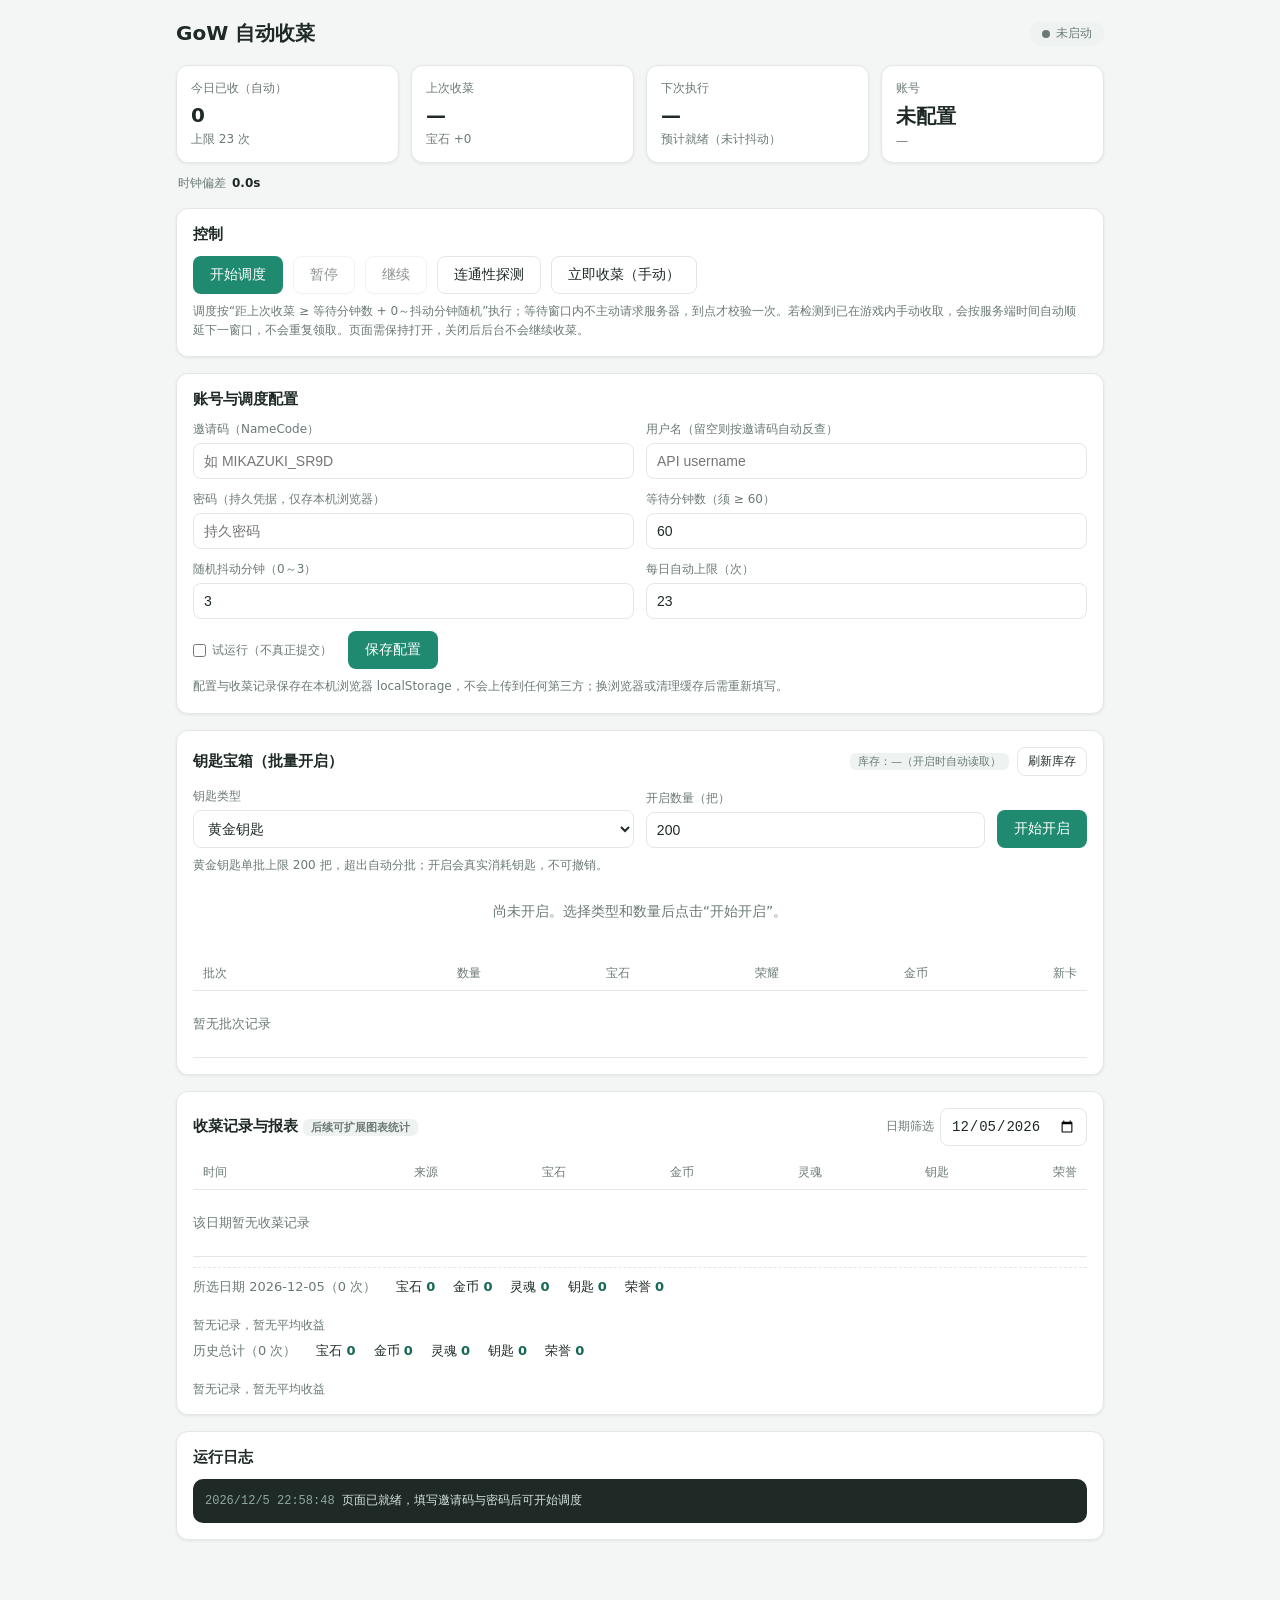
==== commit 203d823c: "feat(gems): 开箱结果展示抽到的神话部队，名称字典补充稀有度" ====
--- a/gems/index.html
+++ b/gems/index.html
@@ -68,6 +68,7 @@
   .key-stats .v{font-size:16px;font-weight:600;margin-top:4px}
   .chips{margin-top:6px}
   .chip{display:inline-block;padding:4px 10px;border-radius:8px;background:#e6f4ec;color:var(--accent-d);font-size:12px;margin:4px 6px 0 0}
+  .chip.mythic{background:#f3e8ff;color:#7a3fa8}
   @media (max-width:760px){.cards{grid-template-columns:repeat(2,1fr)}.grid{grid-template-columns:1fr}.key-form{grid-template-columns:1fr}.key-stats{grid-template-columns:repeat(2,1fr)}}
 </style>
 </head>
@@ -612,9 +613,15 @@
   return troopNamesLoading;
 }
 
+function troopMeta(id){
+  const v = troopNames && troopNames[String(id)];
+  if(!v) return null;
+  return Array.isArray(v) ? {name:v[0], rarityId:v[1]} : {name:v, rarityId:null};
+}
+
 function troopLabel(id){
-  const name = troopNames && troopNames[String(id)];
-  return name ? `${esc(name)} · #${id}` : `#${id}`;
+  const m = troopMeta(id);
+  return m ? `${esc(m.name)} · #${id}` : `#${id}`;
 }
 
 /* 用每批前后的 KeyTypes 差值反推该类型在数组中的下标（仅普通钥匙） */
@@ -641,12 +648,17 @@
   const arr = res.SimpleRewardArray || [];
   const sums = {gem:0, glory:0, gold:0, soul:0, rune:0, ingot:0, troop:0};
   const news = [];
+  const troops = [];
   for(const e of arr){
     if(Object.prototype.hasOwnProperty.call(sums, e.Type)) sums[e.Type] += (typeof e.Amount==="number"?e.Amount:0);
-    if(e.Type==="troop" && e.New===true) news.push({id:e.Data, n:(typeof e.Amount==="number"?e.Amount:1)});
+    if(e.Type==="troop"){
+      const n = (typeof e.Amount==="number"?e.Amount:1);
+      troops.push({id:e.Data, n});
+      if(e.New===true) news.push({id:e.Data, n});
+    }
   }
   const ev = res.EventData || {};
-  return {sums, news, keysSpent:num(ev,"KeysSpent"), sealsSpent:num(ev,"SealsSpent"), hero:res.NewHeroData||{}};
+  return {sums, news, troops, keysSpent:num(ev,"KeysSpent"), sealsSpent:num(ev,"SealsSpent"), hero:res.NewHeroData||{}};
 }
 
 async function openKeys(){
@@ -690,6 +702,7 @@
 
     const agg = {gem:0, glory:0, gold:0, soul:0, rune:0, ingot:0, troop:0};
     const newMap = {};
+    const allTroops = {};
     const rows = [];
     let done = 0, opened = 0, keysUsed = 0, sealsUsed = 0, aborted = "";
 
@@ -702,6 +715,7 @@
       const pr = parseKeyBatch(res);
       for(const k in agg) agg[k] += pr.sums[k];
       pr.news.forEach(n=>{ newMap[n.id] = (newMap[n.id]||0) + n.n; });
+      pr.troops.forEach(t=>{ allTroops[t.id] = (allTroops[t.id]||0) + t.n; });
 
       const spent = spec.id===5 ? pr.sealsSpent : pr.keysSpent;
       const expected = spec.id===5 ? amount*spec.sealsPerKey : amount;
@@ -727,12 +741,17 @@
     }
 
     await ensureTroopNames();
+    const mythicTroops = Object.entries(allTroops)
+      .map(([id,n])=> ({id:Number(id), n, meta:troopMeta(id)}))
+      .filter(x=> x.meta && x.meta.rarityId===6)
+      .map(x=> ({id:x.id, n:x.n, name:x.meta.name}));
     keyRun = {
       ts:nowMs(), date:localDate(nowMs()),
       typeId:spec.id, typeName:spec.name,
       requested:total, opened,
       batches:rows, sums:agg,
       newTroops:Object.entries(newMap).map(([id,n])=>({id:Number(id), n})),
+      mythicTroops,
       keysUsed, sealsUsed, aborted
     };
     saveJSON(KEYRUN_KEY, keyRun);
@@ -782,9 +801,23 @@
   }).join("") || `<tr><td colspan="6" class="empty">暂无批次记录</td></tr>`;
 
   const list = keyRun.newTroops || [];
-  news.innerHTML = list.length
-    ? `<div class="hint" style="margin-top:10px">新获得卡牌（Type=troop 且 New=true）</div><div class="chips">${list.map(n=>`<span class="chip">部队 ${troopLabel(n.id)} ×${n.n}</span>`).join("")}</div>`
-    : `<div class="hint" style="margin-top:10px">本次未获得新卡牌</div>`;
+  let newsHtml = `<div class="hint" style="margin-top:10px">新获得卡牌（Type=troop 且 New=true）</div>`;
+  newsHtml += list.length
+    ? `<div class="chips">${list.map(n=>{
+        const m = troopMeta(n.id);
+        const cls = m && m.rarityId===6 ? "chip mythic" : "chip";
+        return `<span class="${cls}">部队 ${troopLabel(n.id)} ×${n.n}</span>`;
+      }).join("")}</div>`
+    : `<div class="hint">本次未获得新卡牌</div>`;
+
+  if(Array.isArray(keyRun.mythicTroops)){
+    const myth = keyRun.mythicTroops;
+    newsHtml += `<div class="hint" style="margin-top:10px">神话部队（稀有度=神话）</div>`;
+    newsHtml += myth.length
+      ? `<div class="chips">${myth.map(n=>`<span class="chip mythic">${esc(n.name)} · #${n.id} ×${n.n}</span>`).join("")}</div>`
+      : `<div class="hint">本次未抽出神话部队</div>`;
+  }
+  news.innerHTML = newsHtml;
 }
 
 /* ===================== 事件绑定 ===================== */
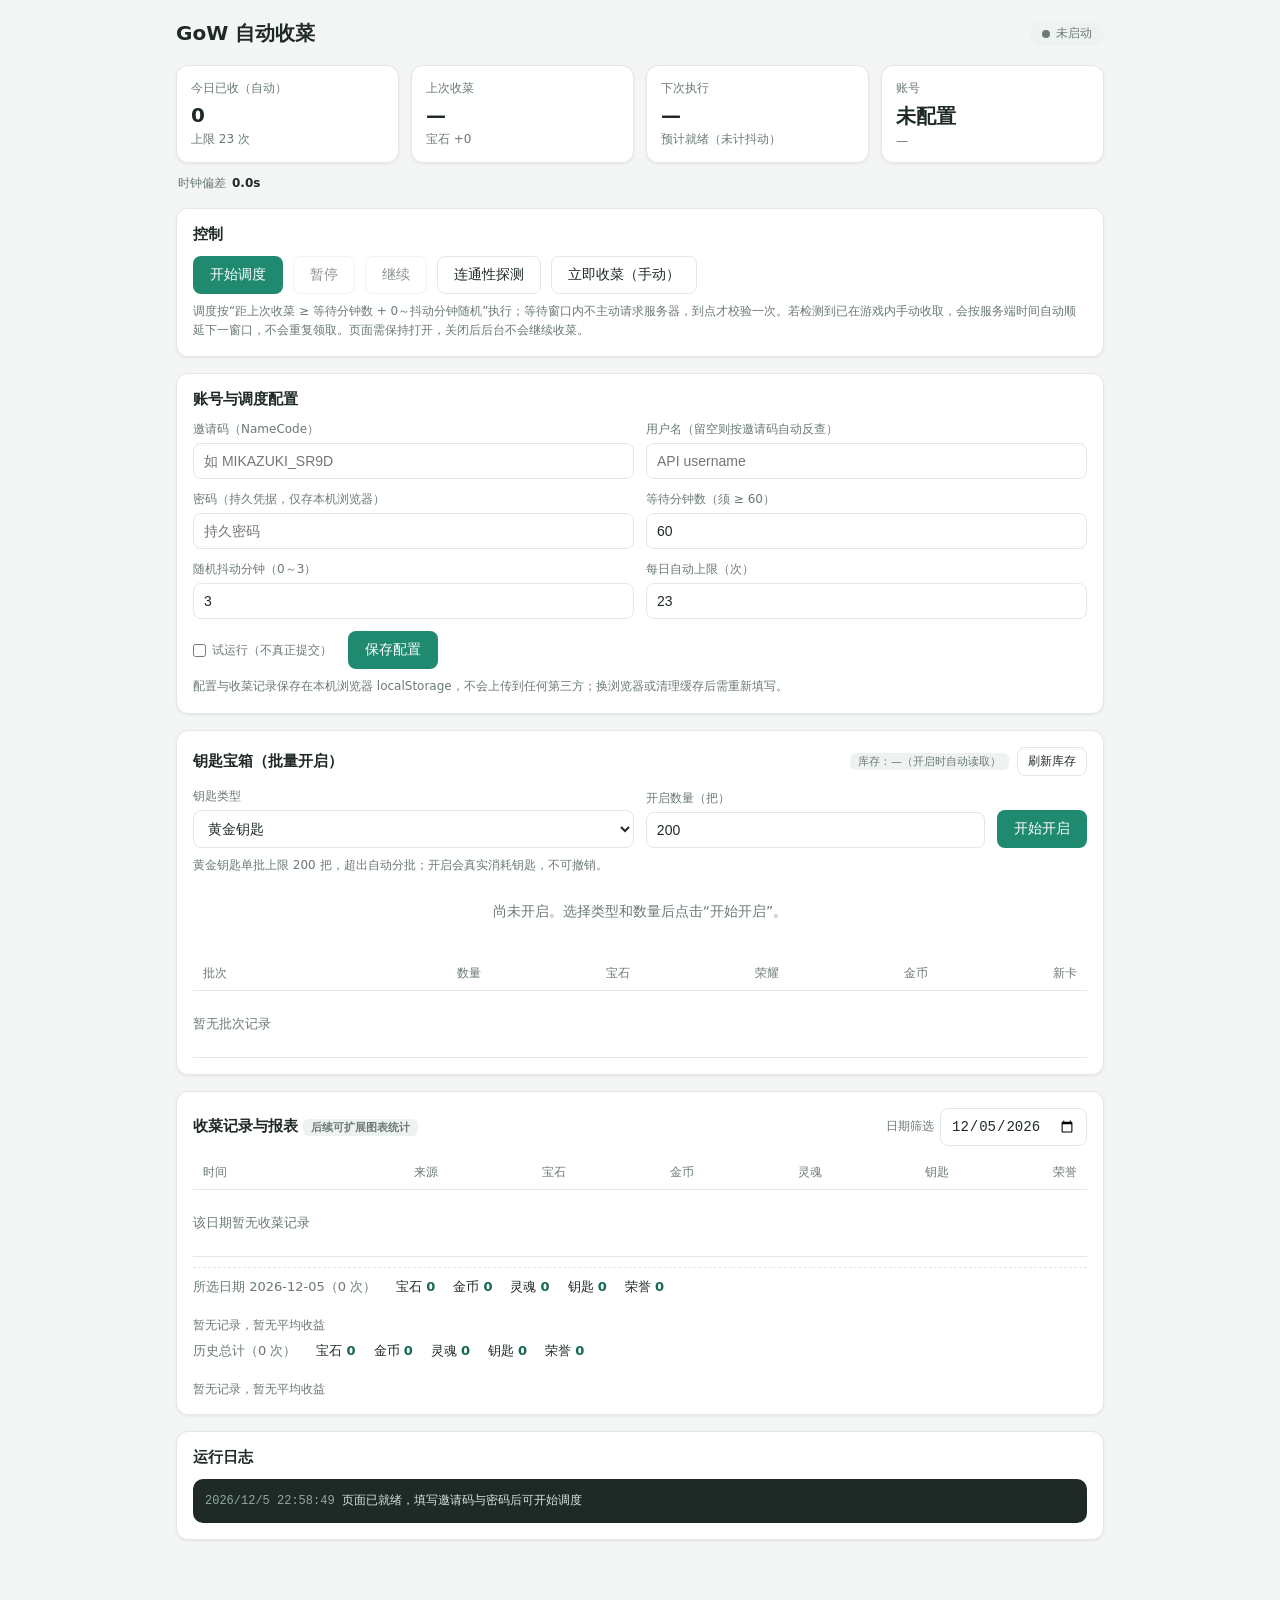
==== commit 7d277bb1: "feat(gems): 开箱提示改为自定义弹窗；刷新时按上次收菜时间回填本地宝石数" ====
--- a/gems/index.html
+++ b/gems/index.html
@@ -69,6 +69,19 @@
   .chips{margin-top:6px}
   .chip{display:inline-block;padding:4px 10px;border-radius:8px;background:#e6f4ec;color:var(--accent-d);font-size:12px;margin:4px 6px 0 0}
   .chip.mythic{background:#f3e8ff;color:#7a3fa8}
+  .dialog-mask{position:fixed;inset:0;background:rgba(18,30,26,.44);backdrop-filter:blur(4px);display:flex;align-items:center;justify-content:center;padding:20px;z-index:2000;opacity:0;transition:opacity .18s}
+  .dialog-mask[hidden]{display:none}
+  .dialog-mask.show{opacity:1}
+  .dialog{background:#fff;border-radius:16px;box-shadow:0 18px 50px rgba(15,35,30,.24);width:min(420px,100%);padding:20px 22px 18px;transform:translateY(10px) scale(.97);transition:transform .18s}
+  .dialog-mask.show .dialog{transform:none}
+  .dialog-head{display:flex;align-items:center;gap:10px;margin-bottom:10px}
+  .dialog-icon{width:26px;height:26px;border-radius:50%;display:flex;align-items:center;justify-content:center;font-size:14px;font-weight:700;background:#e6f4ec;color:var(--accent-d);flex:none}
+  .dialog-icon.warn{background:#fdf1e3;color:var(--warn)}
+  .dialog-icon.danger{background:#fbeae8;color:var(--danger)}
+  .dialog h3{font-size:16px;font-weight:600}
+  .dialog-body{font-size:13px;color:var(--muted);line-height:1.75;white-space:pre-line}
+  .dialog-actions{display:flex;justify-content:flex-end;gap:10px;margin-top:18px}
+  .dialog-actions button{padding:8px 18px;border-radius:10px}
   @media (max-width:760px){.cards{grid-template-columns:repeat(2,1fr)}.grid{grid-template-columns:1fr}.key-form{grid-template-columns:1fr}.key-stats{grid-template-columns:repeat(2,1fr)}}
 </style>
 </head>
@@ -165,6 +178,17 @@
 
 </div>
 
+<div id="dialogMask" class="dialog-mask" hidden>
+  <div class="dialog" role="dialog" aria-modal="true" aria-labelledby="dialogTitle">
+    <div class="dialog-head"><span id="dialogIcon" class="dialog-icon">i</span><h3 id="dialogTitle">提示</h3></div>
+    <div id="dialogBody" class="dialog-body"></div>
+    <div class="dialog-actions">
+      <button id="dialogCancel" class="ghost">取消</button>
+      <button id="dialogOk" class="primary">确定</button>
+    </div>
+  </div>
+</div>
+
 <script>
 "use strict";
 /* ===================== 常量与状态 ===================== */
@@ -247,6 +271,35 @@
   box.scrollTop = box.scrollHeight;
 }
 
+/* ===================== 通用弹窗（替代原生 alert/confirm） ===================== */
+let dialogResolve = null;
+function showDialog(opts){
+  const o = opts || {};
+  const mask = document.getElementById("dialogMask");
+  const icon = document.getElementById("dialogIcon");
+  document.getElementById("dialogTitle").textContent = o.title || "提示";
+  document.getElementById("dialogBody").textContent = o.message || "";
+  icon.textContent = o.tone==="warn" || o.tone==="danger" ? "!" : "i";
+  icon.className = "dialog-icon" + (o.tone==="warn" || o.tone==="danger" ? " " + o.tone : "");
+  const cancelBtn = document.getElementById("dialogCancel");
+  cancelBtn.style.display = o.showCancel ? "" : "none";
+  cancelBtn.textContent = o.cancelText || "取消";
+  const okBtn = document.getElementById("dialogOk");
+  okBtn.textContent = o.okText || "确定";
+  mask.hidden = false;
+  requestAnimationFrame(()=> mask.classList.add("show"));
+  setTimeout(()=> okBtn.focus(), 60);
+  return new Promise(resolve=>{ dialogResolve = resolve; });
+}
+function closeDialog(result){
+  const mask = document.getElementById("dialogMask");
+  mask.classList.remove("show");
+  setTimeout(()=>{ mask.hidden = true; }, 180);
+  const r = dialogResolve;
+  dialogResolve = null;
+  if(r) r(result);
+}
+
 /* ===================== API 封装 ===================== */
 function envelope(fn, extra={}){
   return Object.assign({
@@ -355,6 +408,18 @@
   return ledger.filter(r=>localDate(r.ts)===t && r.source==="auto").length;
 }
 
+/* 按服务端上次收菜时间，匹配本地同一次收菜的记录（容差 60 秒） */
+function ledgerRecordAt(ts){
+  if(!ts) return null;
+  let best=null, diff=Infinity;
+  for(const r of ledger){
+    const ref = (typeof r.lastCollectTime==="number" && r.lastCollectTime>0) ? r.lastCollectTime : r.ts;
+    const d = Math.abs(ref-ts);
+    if(d<diff){ diff=d; best=r; }
+  }
+  return diff<=60000 ? best : null;
+}
+
 /* ===================== 收菜 ===================== */
 async function collectOnce(source="auto"){
   const waitMs = cfg.waitMinutes*60*1000;
@@ -518,8 +583,12 @@
   document.getElementById("todayCap").textContent = `上限 ${cfg.maxPerDay} 次`;
   const lastRef = profileLastCollect || lastRunAt;
   document.getElementById("lastRun").textContent = fmtTime(lastRef);
-  const gems = lastReward.tributeRewards?.TributeGemsToCollect ?? 0;
-  document.getElementById("lastGems").textContent = `宝石 +${gems}`;
+  const lastRecord = ledgerRecordAt(lastRef);
+  const memGems = lastReward.tributeRewards?.TributeGemsToCollect;
+  const gems = memGems ?? lastRecord?.tributeRewards?.TributeGemsToCollect ?? 0;
+  const gemsEl = document.getElementById("lastGems");
+  gemsEl.textContent = `宝石 +${gems}`;
+  gemsEl.title = memGems == null && lastRecord ? "来自本地收菜记录" : "";
   document.getElementById("nextRun").textContent = fmtTime(nextRunAt || profileNextReady);
   document.getElementById("nextRunNote").textContent = nextRunAt ? "含随机抖动" : "预计就绪（未计抖动）";
   document.getElementById("accountName").textContent = profileName || cfg.inviteCode || "未配置";
@@ -674,7 +743,12 @@
   const costLine = spec.id===5
     ? `预计消耗公会印记 ${fmtInt(total*spec.sealsPerKey)} 枚（${spec.sealsPerKey} 枚/把）`
     : `将消耗 ${fmtInt(total)} 把${spec.name}`;
-  if(!confirm(`确认开启 ${fmtInt(total)} 把「${spec.name}」？\n分 ${batches} 批提交（单批上限 ${spec.max}）。\n${costLine}。\n\n开启会真实消耗游戏内资源，不可撤销。`)) return;
+  const okToOpen = await showDialog({
+    title:"确认开启",
+    message:`开启 ${fmtInt(total)} 把「${spec.name}」\n分 ${batches} 批提交（单批上限 ${spec.max}）\n${costLine}。\n\n开启会真实消耗游戏内资源，不可撤销。`,
+    okText:"确认开启", cancelText:"取消", showCancel:true
+  });
+  if(!okToOpen) return;
 
   keyBusy = true;
   const btn = document.getElementById("btnOpenKeys");
@@ -689,14 +763,22 @@
     if(spec.id===5 && keyBalance && typeof keyBalance.Seals==="number" && keyBalance.Seals < total*spec.sealsPerKey){
       const need = total*spec.sealsPerKey;
       log(`公会印记不足：需要 ${need} 枚，当前 ${keyBalance.Seals} 枚`, "error");
-      alert(`公会印记不足：需要 ${need} 枚，当前只有 ${keyBalance.Seals} 枚。`);
+      await showDialog({
+        title:"公会印记不足", tone:"warn",
+        message:`需要 ${fmtInt(need)} 枚印记，当前只有 ${fmtInt(keyBalance.Seals)} 枚。\n公会印记按 ${spec.sealsPerKey} 枚/把消耗，请先补充印记或减少数量。`,
+        okText:"知道了"
+      });
       return;
     }
     const idx = keyIdxMap[spec.id];
     if(spec.id!==5 && keyBalance && idx!=null && Array.isArray(keyBalance.KeyTypes) && typeof keyBalance.KeyTypes[idx]==="number" && keyBalance.KeyTypes[idx] < total){
       const have = keyBalance.KeyTypes[idx];
       log(`${spec.name}不足：需要 ${total} 把，当前 ${have} 把`, "error");
-      alert(`${spec.name}不足：需要 ${total} 把，当前只有 ${have} 把。`);
+      await showDialog({
+        title:`${spec.name}不足`, tone:"warn",
+        message:`需要 ${fmtInt(total)} 把，当前只有 ${fmtInt(have)} 把。\n请减少开启数量，或先在游戏内补充钥匙。`,
+        okText:"知道了"
+      });
       return;
     }
 
@@ -821,6 +903,15 @@
 }
 
 /* ===================== 事件绑定 ===================== */
+document.getElementById("dialogOk").onclick=()=>closeDialog(true);
+document.getElementById("dialogCancel").onclick=()=>closeDialog(false);
+document.getElementById("dialogMask").onclick=e=>{ if(e.target.id==="dialogMask") closeDialog(false); };
+document.addEventListener("keydown", e=>{
+  const mask=document.getElementById("dialogMask");
+  if(!mask || mask.hidden) return;
+  if(e.key==="Escape"){ e.preventDefault(); closeDialog(false); }
+  if(e.key==="Enter"){ e.preventDefault(); closeDialog(true); }
+});
 document.getElementById("btnStart").onclick=start;
 document.getElementById("btnPause").onclick=pause;
 document.getElementById("btnResume").onclick=resume;
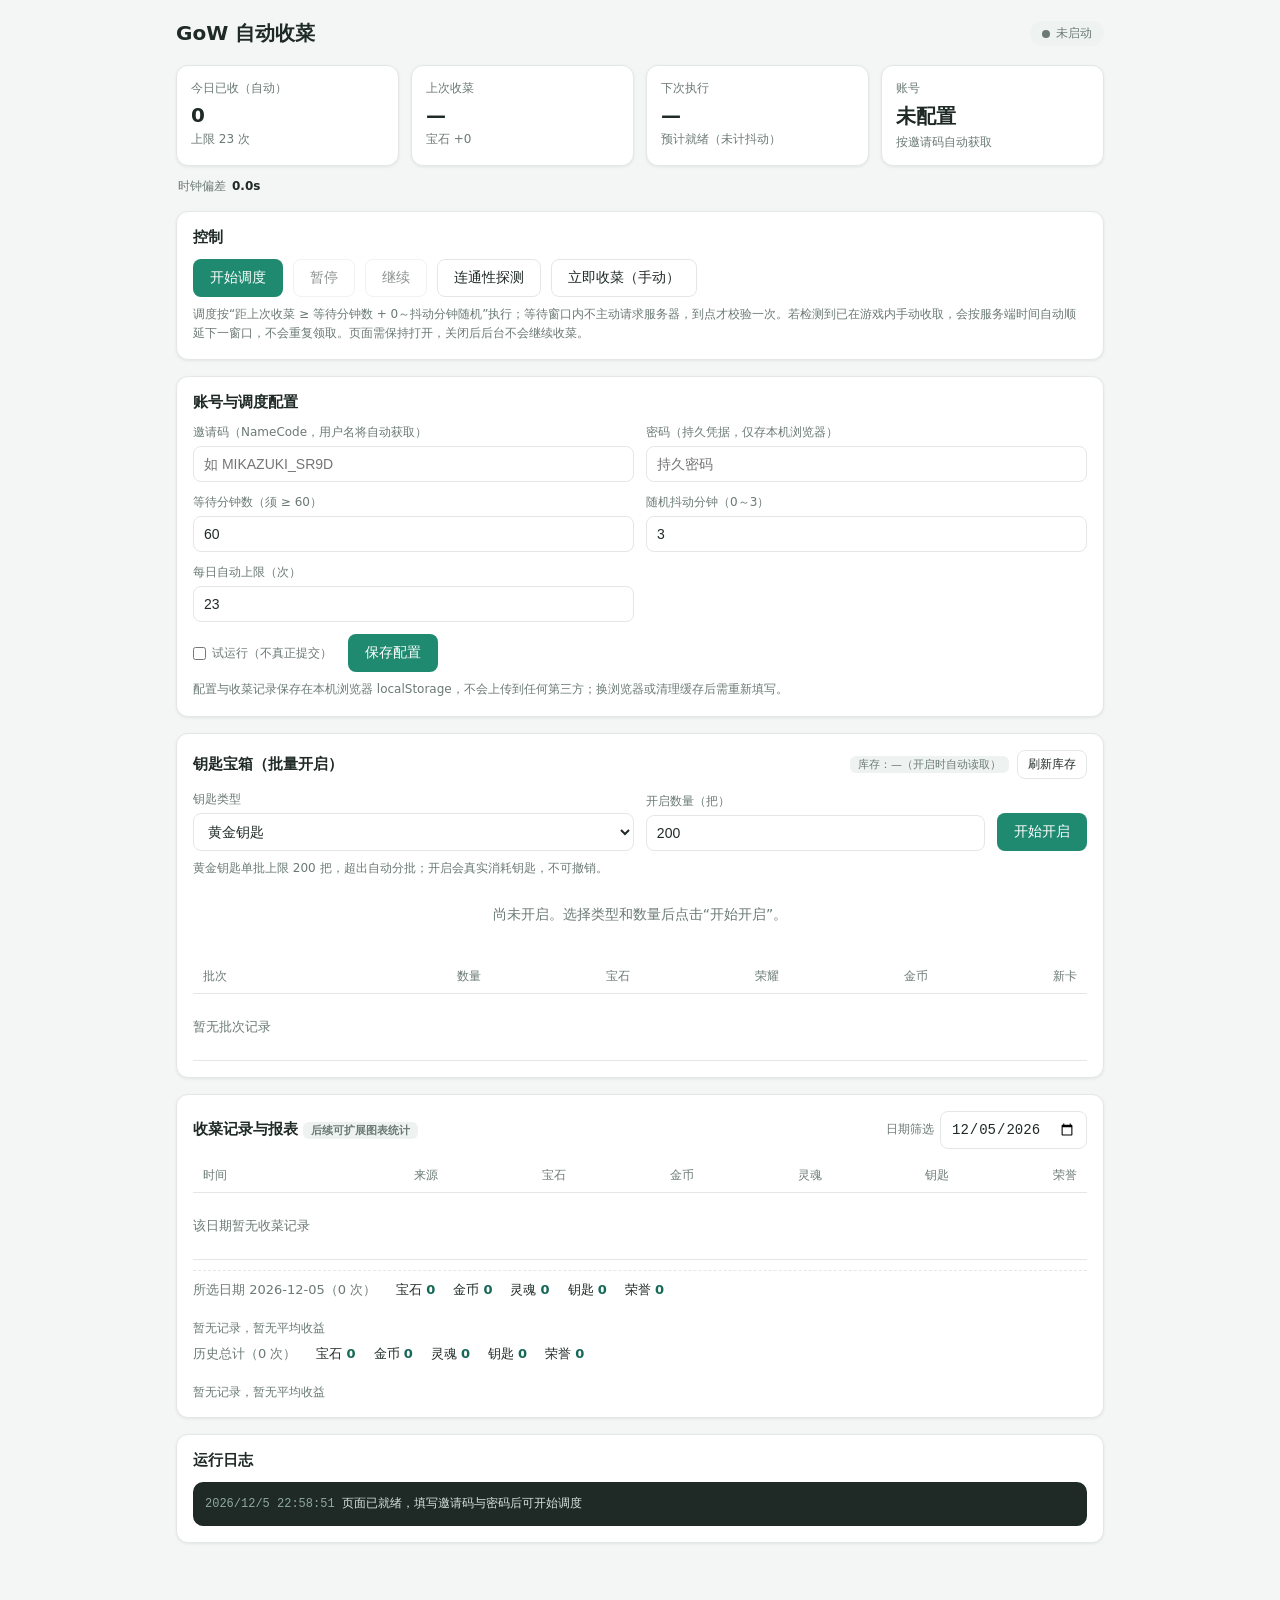
==== commit dc5eb71f: "feat(gems): 配置去掉用户名输入，统一按邀请码自动解析登录名" ====
--- a/gems/index.html
+++ b/gems/index.html
@@ -117,8 +117,7 @@
   <section class="panel">
     <h2>账号与调度配置</h2>
     <div class="grid">
-      <label class="field"><span>邀请码（NameCode）</span><input id="inviteCode" placeholder="如 MIKAZUKI_SR9D"></label>
-      <label class="field"><span>用户名（留空则按邀请码自动反查）</span><input id="username" placeholder="API username"></label>
+      <label class="field"><span>邀请码（NameCode，用户名将自动获取）</span><input id="inviteCode" placeholder="如 MIKAZUKI_SR9D"></label>
       <label class="field"><span>密码（持久凭据，仅存本机浏览器）</span><input id="password" type="password" placeholder="持久密码"></label>
       <label class="field"><span>等待分钟数（须 ≥ 60）</span><input id="waitMinutes" type="number" min="60" value="60"></label>
       <label class="field"><span>随机抖动分钟（0～3）</span><input id="jitterMinutes" type="number" min="0" max="3" step="0.5" value="3"></label>
@@ -197,7 +196,7 @@
 const LEDGER_KEY = "gow_harvest_ledger";
 
 const DEFAULTS = {
-  inviteCode: "", username: "", password: "",
+  inviteCode: "", username: "", usernameCode: "", password: "",
   waitMinutes: 60, jitterMinutes: 3, maxPerDay: 23, dryRun: false,
   clientVersion: "9.4.0r85161", platform: "PC_CLIENT",
   lc: "zh", paymentCountry: "CN", paymentCurrency: "CNY",
@@ -205,6 +204,8 @@
 };
 
 let cfg = loadJSON(CFG_KEY, DEFAULTS);
+ // 用户名一律由邀请码反查：旧配置没记录来源、或邀请码已变更的，直接丢弃缓存
+if(cfg.username && cfg.usernameCode !== cfg.inviteCode){ cfg.username = ""; cfg.usernameCode = ""; }
 let ledger = loadJSON(LEDGER_KEY, []);
 let token = null;
 let sessionId = randId();
@@ -324,6 +325,7 @@
 }
 
 async function login(){
+  await ensureUsername();
   const r = await apiCall(envelope("login_user", {
     facebook:0, fullScreen:1, hint:2, music:1, rated:0,
     savetime:1423527580051, sound:1,
@@ -351,7 +353,28 @@
   });
   const pd = prof.ProfileData || {};
   cfg.username = pd.username || "";
+  if(cfg.username) cfg.usernameCode = cfg.inviteCode;
   return pd;
+}
+
+let usernameResolving = null;
+/* 用户名唯一来源：邀请码。带来源标记，邀请码变了自动重查；并发调用共享同一请求 */
+async function ensureUsername(){
+  if(!cfg.inviteCode) throw new Error("请先填写邀请码");
+  if(cfg.username && cfg.usernameCode === cfg.inviteCode) return cfg.username;
+  if(usernameResolving) return usernameResolving;
+  usernameResolving = (async()=>{
+    const pd = await resolveUsername();
+    if(!cfg.username) throw new Error("邀请码未解析到用户名");
+    cfg.usernameCode = cfg.inviteCode;
+    saveJSON(CFG_KEY, cfg);
+    return cfg.username;
+  })();
+  try{
+    return await usernameResolving;
+  } finally {
+    usernameResolving = null;
+  }
 }
 
 async function fetchProfile(){
@@ -378,7 +401,9 @@
     const pd=await fetchProfile(); if(!pd) return;
     profileLastCollect=typeof pd.LastCollectTime==="number"?pd.LastCollectTime:null;
     profileName=pd.Name||""; profileLevel=pd.Level??null;
-    if(!cfg.username && pd.username) cfg.username=pd.username;
+    if(pd.username && (!cfg.username || cfg.usernameCode!==cfg.inviteCode)){
+      cfg.username=pd.username; cfg.usernameCode=cfg.inviteCode; saveJSON(CFG_KEY,cfg);
+    }
     if(profileLastCollect) profileNextReady=profileLastCollect+cfg.waitMinutes*60*1000;
     render();
   }catch(e){ log("资料查询失败: "+e.message,"warn"); }
@@ -452,9 +477,6 @@
 
   setStatus("collecting");
   try{
-    if(!cfg.username && cfg.inviteCode){
-      try{ const pd=await resolveUsername(); cfg.username=pd.username||""; saveJSON(CFG_KEY,cfg); }catch(e){}
-    }
     if(!token) await login();
 
     if(cfg.dryRun){
@@ -515,7 +537,7 @@
 
 function start(){
   if(status==="running") return;
-  if(!cfg.username && !cfg.inviteCode){ log("请先在配置页填写邀请码或用户名", "warn"); return; }
+  if(!cfg.inviteCode){ log("请先在配置页填写邀请码", "warn"); return; }
   setStatus("running");
   nextRunAt = null; // 启动先跑一轮
   if(timer) clearInterval(timer);
@@ -540,7 +562,6 @@
 function readForm(){
   return {
     inviteCode:document.getElementById("inviteCode").value.trim(),
-    username:document.getElementById("username").value.trim(),
     password:document.getElementById("password").value,
     waitMinutes:Number(document.getElementById("waitMinutes").value)||60,
     jitterMinutes:Number(document.getElementById("jitterMinutes").value)||0,
@@ -550,7 +571,6 @@
 }
 function fillForm(){
   document.getElementById("inviteCode").value=cfg.inviteCode||"";
-  document.getElementById("username").value=cfg.username||"";
   document.getElementById("password").value=cfg.password||"";
   document.getElementById("waitMinutes").value=cfg.waitMinutes;
   document.getElementById("jitterMinutes").value=cfg.jitterMinutes;
@@ -563,10 +583,14 @@
   f.waitMinutes=Math.max(60, Number(f.waitMinutes)||60);
   f.jitterMinutes=Math.min(3, Math.max(0, Number(f.jitterMinutes)||0));
   f.maxPerDay=Math.max(1, Number(f.maxPerDay)||23);
+  const prevCode=cfg.inviteCode;
   Object.assign(cfg,f);
-  if(!cfg.username && cfg.inviteCode){
-    try{ const pd=await resolveUsername(); cfg.username=pd.username||""; document.getElementById("username").value=cfg.username; log("已按邀请码反查用户名"); }
-    catch(e){ log("反查用户名失败: "+e.message,"warn"); }
+  if(cfg.inviteCode!==prevCode){ cfg.username=""; cfg.usernameCode=""; }
+  if(cfg.inviteCode){
+    try{ await ensureUsername(); log("已按邀请码自动获取用户名"); }
+    catch(e){ log("自动获取用户名失败: "+e.message,"warn"); }
+  }else{
+    cfg.username=""; cfg.usernameCode="";
   }
   saveJSON(CFG_KEY,cfg);
   // 按新等待分钟数刷新预计可收时间；调度进行中则用新参数实时重排下一轮
@@ -592,7 +616,7 @@
   document.getElementById("nextRun").textContent = fmtTime(nextRunAt || profileNextReady);
   document.getElementById("nextRunNote").textContent = nextRunAt ? "含随机抖动" : "预计就绪（未计抖动）";
   document.getElementById("accountName").textContent = profileName || cfg.inviteCode || "未配置";
-  document.getElementById("accountUser").textContent = cfg.username || "—";
+  document.getElementById("accountUser").textContent = cfg.username || "按邀请码自动获取";
 
   // 身份/就绪信息条
   const offSec=(clockOffset/1000).toFixed(1);
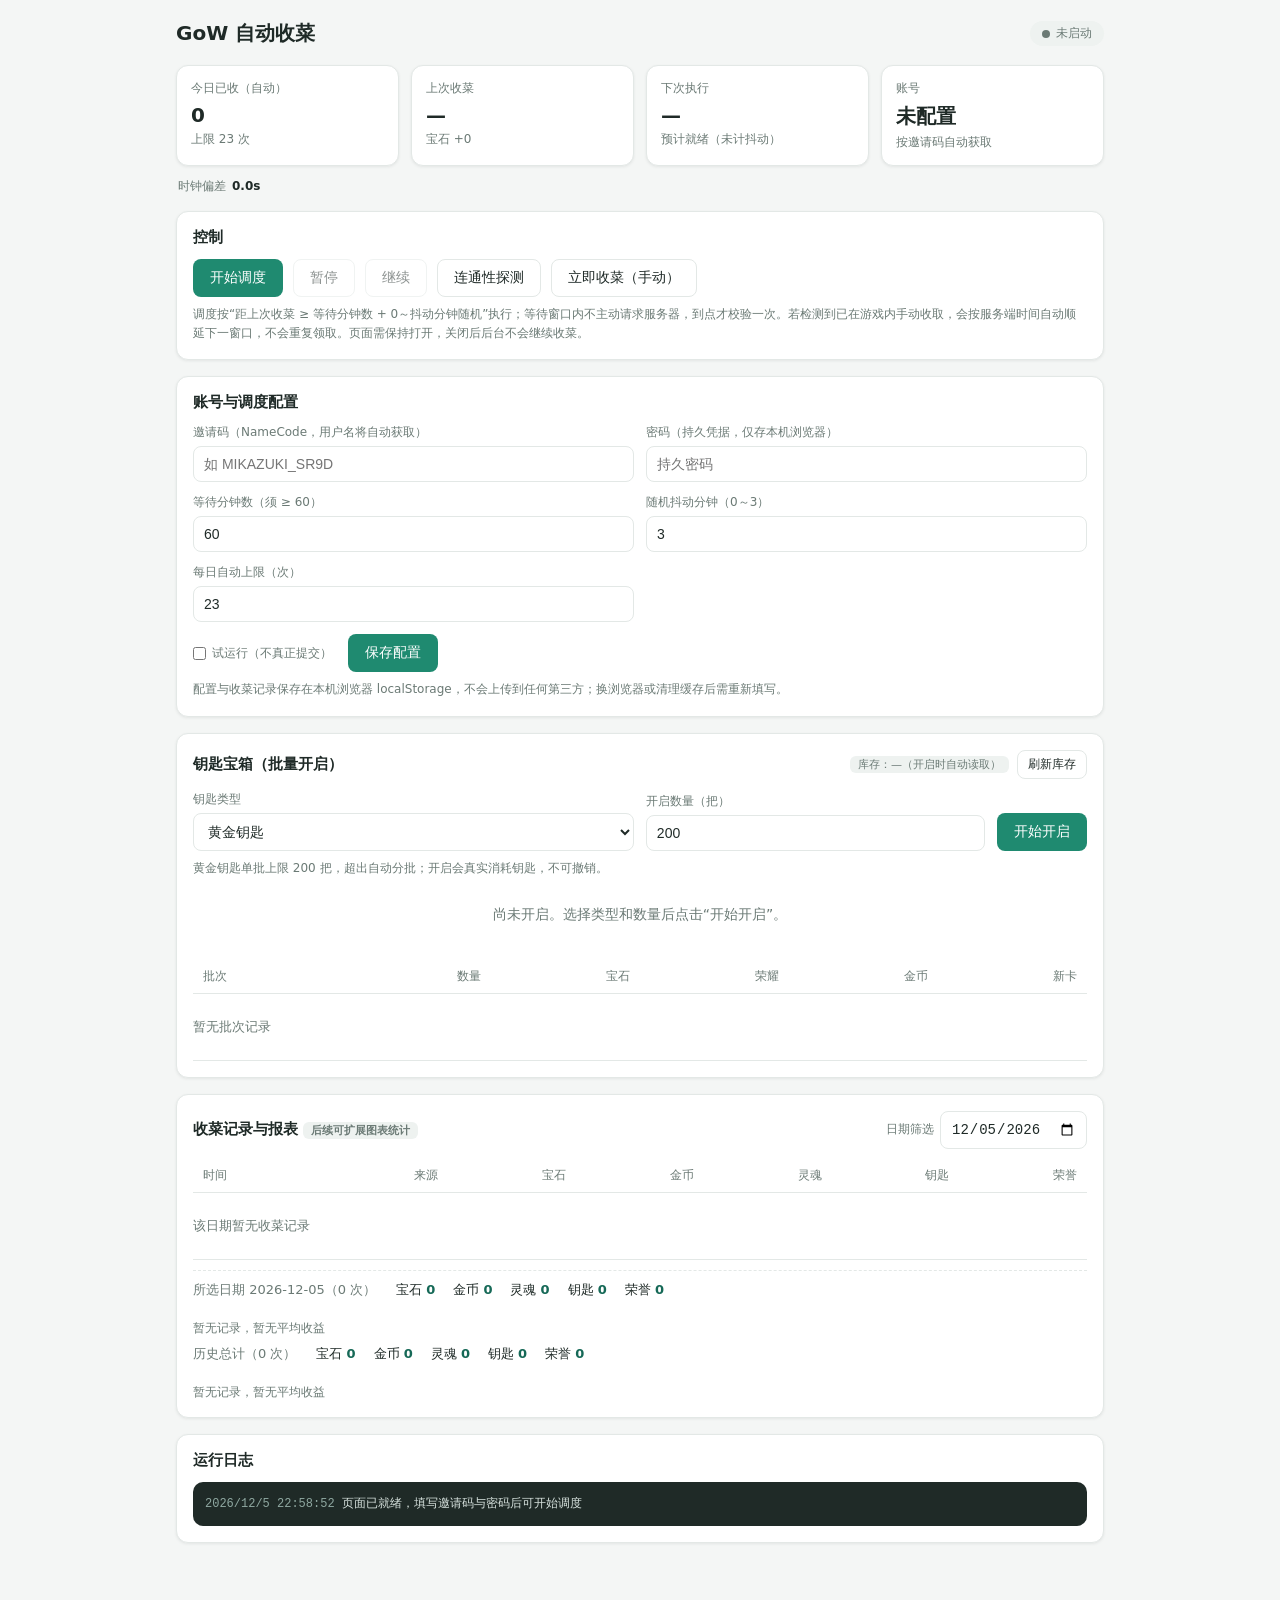
==== commit 617201a7: "fix(gems): 邀请码解析用户名只接受完全匹配，避免误取他人账号" ====
--- a/gems/index.html
+++ b/gems/index.html
@@ -345,8 +345,10 @@
     functionName:"download_user_names", SearchText:cfg.inviteCode, StartAt:0, Limit:500
   });
   const list = u.Usernames || [];
-  const item = list.find(x=>x.Name===cfg.inviteCode) || list[0];
-  if(!item) throw new Error("邀请码未查到账号");
+  const want = String(cfg.inviteCode || "").trim().toLowerCase();
+  // 只认邀请码完全匹配（忽略大小写）；仅当结果唯一时才接受，避免误取别人的账号
+  const item = list.find(x=>String(x.Name||"").toLowerCase()===want) || (list.length===1?list[0]:null);
+  if(!item) throw new Error("邀请码未查到唯一账号");
   const prof = await apiCall({
     clientVersion:cfg.clientVersion, platform:cfg.platform,
     functionName:"get_hero_profile", Id:item.Id
@@ -380,7 +382,8 @@
 async function fetchProfile(){
   const u = await apiCall({clientVersion:cfg.clientVersion,platform:cfg.platform,functionName:"download_user_names",SearchText:cfg.inviteCode,StartAt:0,Limit:500});
   const list=u.Usernames||[];
-  const item=list.find(x=>x.Name===cfg.inviteCode)||list[0]; if(!item) return null;
+  const want=String(cfg.inviteCode||"").trim().toLowerCase();
+  const item=list.find(x=>String(x.Name||"").toLowerCase()===want)||(list.length===1?list[0]:null); if(!item) return null;
   const prof=await apiCall({clientVersion:cfg.clientVersion,platform:cfg.platform,functionName:"get_hero_profile",Id:item.Id});
   const pd=prof.ProfileData||{};
   if(typeof pd.ServerTime==="number") clockOffset = Date.now()-pd.ServerTime;
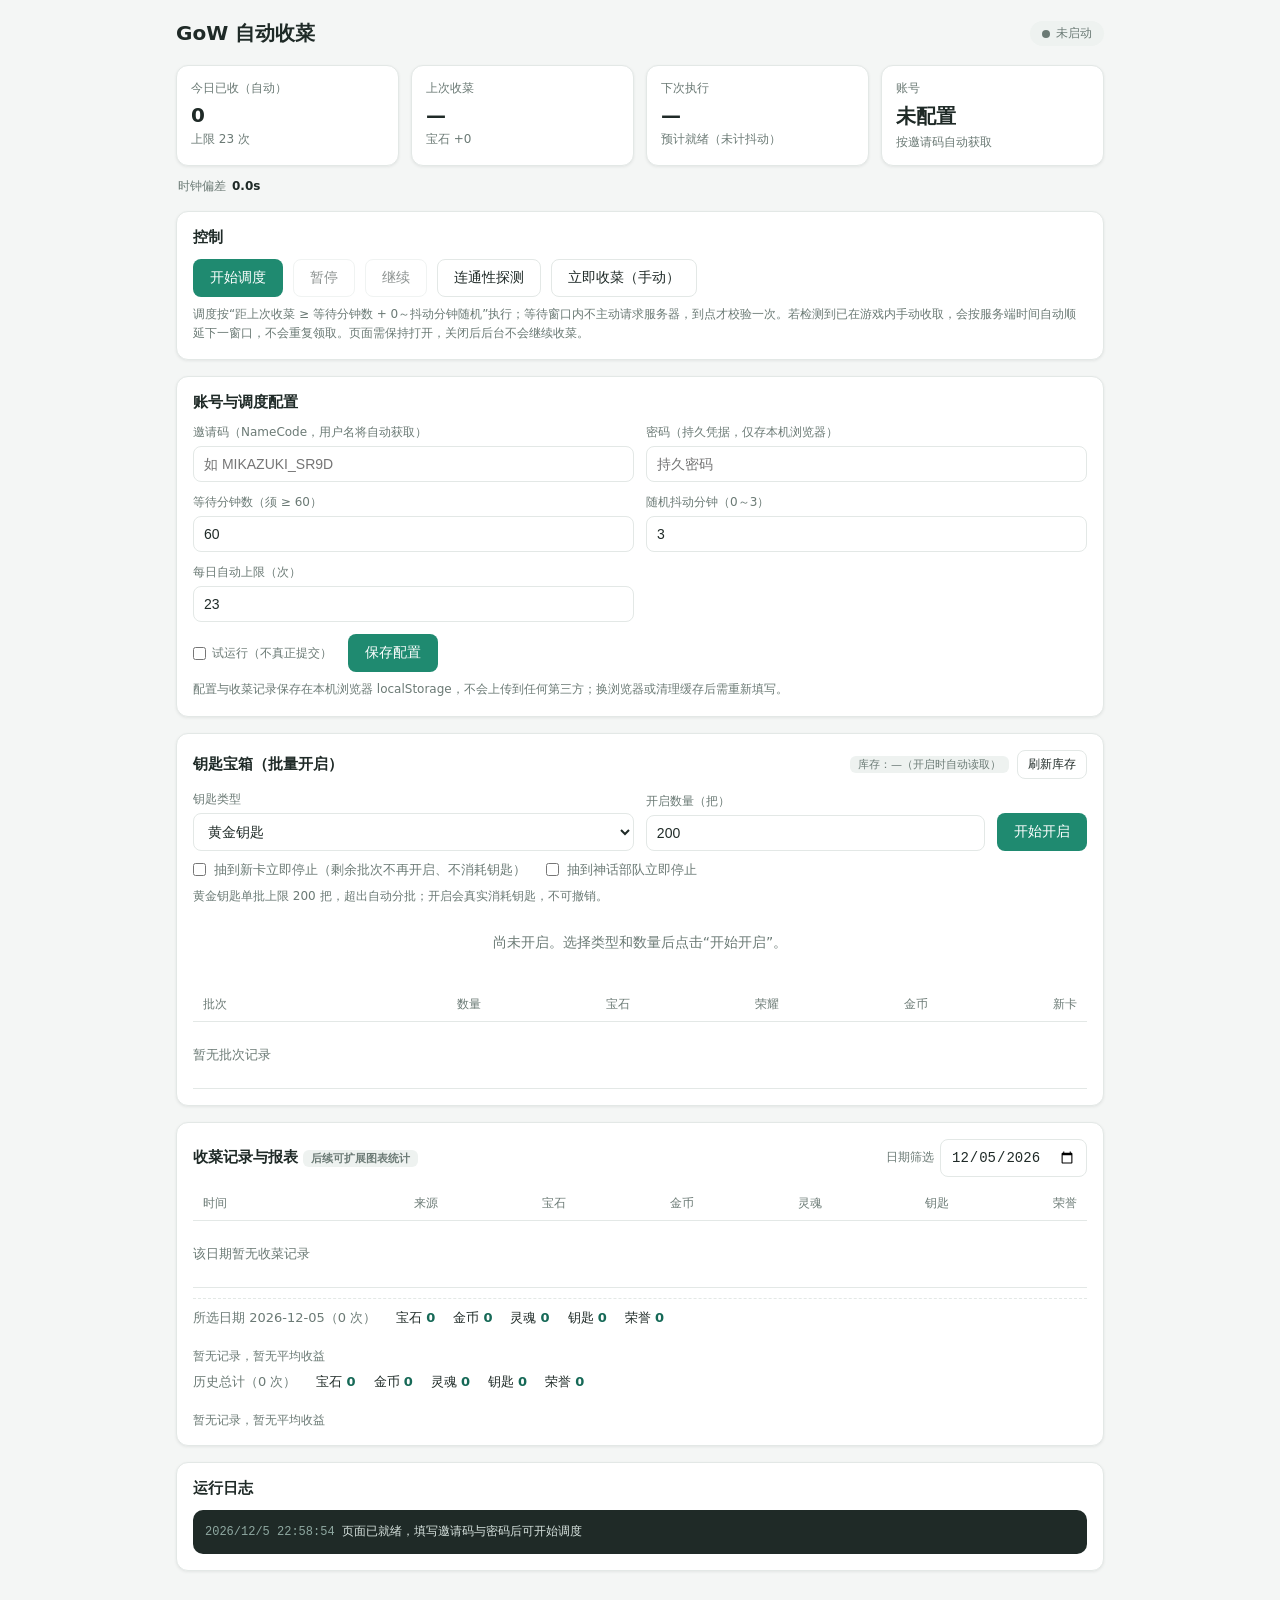
==== commit 44247239: "feat(gems): 开箱支持抽到新卡或神话部队时自动提前停止" ====
--- a/gems/index.html
+++ b/gems/index.html
@@ -62,6 +62,9 @@
   .identity-info b{color:var(--text);font-weight:600}
   .identity-info .item{display:inline-flex;gap:6px;align-items:baseline}
   .key-form{display:grid;grid-template-columns:1.3fr 1fr auto;gap:12px;align-items:end}
+  .key-opt{display:flex;align-items:center;gap:8px;font-size:13px;color:var(--muted);cursor:pointer}
+  .key-opt input{width:auto;accent-color:var(--accent)}
+  .key-opts{display:flex;flex-wrap:wrap;gap:8px 20px;margin-top:10px}
   .key-stats{display:grid;grid-template-columns:repeat(5,1fr);gap:10px;margin-top:14px}
   .key-stats>div{background:#f7faf9;border:1px solid var(--line);border-radius:10px;padding:10px 12px}
   .key-stats .k{color:var(--muted);font-size:12px}
@@ -143,6 +146,10 @@
       <label class="field"><span>开启数量（把）</span><input id="keyAmount" type="number" min="1" step="1" value="200"></label>
       <button id="btnOpenKeys" class="primary">开始开启</button>
     </div>
+    <div class="key-opts">
+      <label class="key-opt"><input id="stopOnNew" type="checkbox"><span>抽到新卡立即停止（剩余批次不再开启、不消耗钥匙）</span></label>
+      <label class="key-opt"><input id="stopOnMythic" type="checkbox"><span>抽到神话部队立即停止</span></label>
+    </div>
     <div class="hint" id="keyHint"></div>
     <div class="hint" id="keyProgress" style="margin-top:4px"></div>
     <div id="keySummary"></div>
@@ -767,12 +774,19 @@
   if(total>MAX_TOTAL){ total=MAX_TOTAL; input.value=total; log(`单次最多开启 ${MAX_TOTAL} 把，已自动调整`, "warn"); }
 
   const batches = Math.ceil(total/spec.max);
+  const stopOnNew = document.getElementById("stopOnNew").checked;
+  const stopOnMythic = document.getElementById("stopOnMythic").checked;
+  const stopParts = [];
+  if(stopOnNew) stopParts.push("抽到新卡");
+  if(stopOnMythic) stopParts.push("抽到神话部队");
   const costLine = spec.id===5
     ? `预计消耗公会印记 ${fmtInt(total*spec.sealsPerKey)} 枚（${spec.sealsPerKey} 枚/把）`
     : `将消耗 ${fmtInt(total)} 把${spec.name}`;
   const okToOpen = await showDialog({
     title:"确认开启",
-    message:`开启 ${fmtInt(total)} 把「${spec.name}」\n分 ${batches} 批提交（单批上限 ${spec.max}）\n${costLine}。\n\n开启会真实消耗游戏内资源，不可撤销。`,
+    message:`开启 ${fmtInt(total)} 把「${spec.name}」\n分 ${batches} 批提交（单批上限 ${spec.max}）\n${costLine}。` +
+      (stopParts.length ? `\n${stopParts.join("或")}会立即停止，剩余批次不再消耗。` : ``) +
+      `\n\n开启会真实消耗游戏内资源，不可撤销。`,
     okText:"确认开启", cancelText:"取消", showCancel:true
   });
   if(!okToOpen) return;
@@ -809,11 +823,16 @@
       return;
     }
 
+    await ensureTroopNames(); // 神话判定依赖名称字典里的 rarityId
+    if(stopOnMythic && (!troopNames || !Object.keys(troopNames).length)){
+      log("部队名称字典加载失败，神话判定可能不生效，请刷新页面重试", "warn");
+    }
+
     const agg = {gem:0, glory:0, gold:0, soul:0, rune:0, ingot:0, troop:0};
     const newMap = {};
     const allTroops = {};
     const rows = [];
-    let done = 0, opened = 0, keysUsed = 0, sealsUsed = 0, aborted = "";
+    let done = 0, opened = 0, keysUsed = 0, sealsUsed = 0, aborted = "", stoppedEarly = false;
 
     for(let b=1;b<=batches;b++){
       const amount = Math.min(spec.max, total-done);
@@ -839,17 +858,30 @@
         if(before) calibrateKeyIndex(spec.id, before, after, spent);
       }
 
-      log(`开钥匙｜第 ${b}/${batches} 批 ${amount} 把｜宝石 +${pr.sums.gem} 荣耀 +${pr.sums.glory} 金币 +${pr.sums.gold}${pr.news.length?` 新卡 ${pr.news.length}`:""}`);
+      const mythicThis = pr.troops.filter(t=>{ const m=troopMeta(t.id); return m && m.rarityId===6; }).length;
+      log(`开钥匙｜第 ${b}/${batches} 批 ${amount} 把｜宝石 +${pr.sums.gem} 荣耀 +${pr.sums.glory} 金币 +${pr.sums.gold}${pr.news.length?` 新卡 ${pr.news.length}`:""}${mythicThis?` 神话 ${mythicThis}`:""}`);
+
+      const hitNew = stopOnNew && pr.news.length > 0;
+      const hitMythic = stopOnMythic && mythicThis > 0;
+      const hitParts = [];
+      if(hitNew) hitParts.push("新卡");
+      if(hitMythic) hitParts.push("神话部队");
 
       if(spent < expected){
-        aborted = `资源不足，服务器实际只开启了 ${openedThis} 把，已提前结束`;
+        aborted = `资源不足，服务器实际只开启了 ${openedThis} 把，已提前结束` +
+          (hitParts.length ? `；本批同时抽到${hitParts.join("与")}` : "");
+        log(aborted, "warn");
+        break;
+      }
+      if((hitNew || hitMythic) && b < batches){
+        stoppedEarly = true;
+        aborted = `第 ${b} 批抽到${hitParts.join("与")}，已按设置停止；剩余 ${batches-b} 批未开启，不消耗钥匙`;
         log(aborted, "warn");
         break;
       }
       if(b<batches) await new Promise(r=>setTimeout(r, 400));
     }
 
-    await ensureTroopNames();
     const mythicTroops = Object.entries(allTroops)
       .map(([id,n])=> ({id:Number(id), n, meta:troopMeta(id)}))
       .filter(x=> x.meta && x.meta.rarityId===6)
@@ -861,10 +893,11 @@
       batches:rows, sums:agg,
       newTroops:Object.entries(newMap).map(([id,n])=>({id:Number(id), n})),
       mythicTroops,
+      stopOnNew, stopOnMythic, stoppedEarly,
       keysUsed, sealsUsed, aborted
     };
     saveJSON(KEYRUN_KEY, keyRun);
-    log(`开钥匙完成｜共 ${opened} 把｜宝石 +${agg.gem} 荣耀 +${agg.glory} 金币 +${agg.gold}｜新卡 ${keyRun.newTroops.length} 张`);
+    log(`开钥匙${stoppedEarly?"提前结束":"完成"}｜共 ${opened} 把｜宝石 +${agg.gem} 荣耀 +${agg.glory} 金币 +${agg.gold}｜新卡 ${keyRun.newTroops.length} 张`);
   }catch(e){
     log("开钥匙异常: "+e.message, "error");
   }finally{
